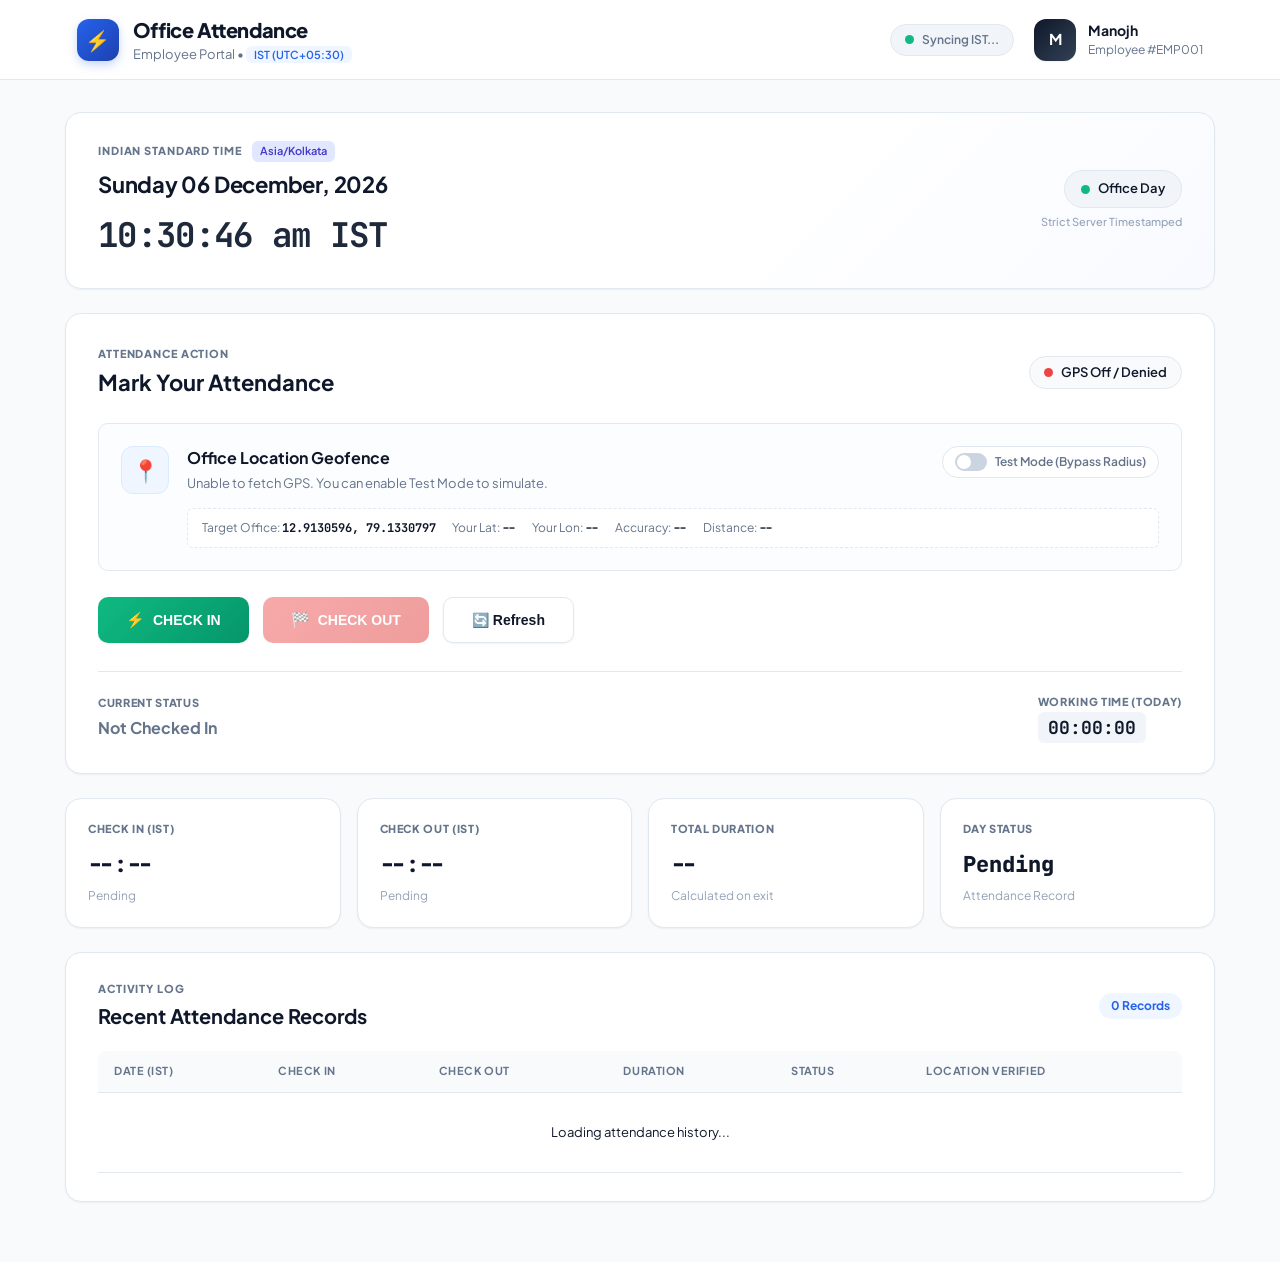
==== index.html @ cfd7ef6a "feat: implement full-stack employee attendance tracking system with Flask backend and SQLite storage" ====
<!DOCTYPE html>
<html lang="en">
<head>
    <meta charset="UTF-8">
    <meta name="viewport" content="width=device-width, initial-scale=1.0">
    <title>Office Attendance System (IST)</title>
    <link rel="stylesheet" href="style.css">
    <link rel="preconnect" href="https://fonts.googleapis.com">
    <link rel="preconnect" href="https://fonts.gstatic.com" crossorigin>
    <link href="https://fonts.googleapis.com/css2?family=Plus+Jakarta+Sans:wght@400;500;600;700;800&family=JetBrains+Mono:wght@500;700&display=swap" rel="stylesheet">
</head>
<body>

    <!-- Toast Notification Container -->
    <div id="toastContainer" class="toast-container"></div>

    <div class="app">

        <!-- Header -->
        <header class="header">
            <div class="header-brand">
                <div class="logo-mark">⚡</div>
                <div>
                    <h1>Office Attendance</h1>
                    <p>Employee Portal • <span class="tz-tag">IST (UTC+05:30)</span></p>
                </div>
            </div>

            <div class="header-right">
                <div class="server-badge" id="serverTimeBadge">
                    <span class="status-dot green pulse"></span>
                    <span id="serverStatusText">Syncing IST...</span>
                </div>

                <div class="profile">
                    <div class="profile-avatar">M</div>
                    <div>
                        <strong>Manojh</strong>
                        <span>Employee #EMP001</span>
                    </div>
                </div>
            </div>
        </header>

        <!-- Main Dashboard -->
        <main class="dashboard">

            <!-- Date & Time Card -->
            <section class="welcome-card">
                <div>
                    <div class="card-meta">
                        <span class="label">INDIAN STANDARD TIME</span>
                        <span class="tag-pill">Asia/Kolkata</span>
                    </div>
                    <h2 id="date">Loading date...</h2>
                    <p class="time" id="time">--:--:-- --</p>
                </div>

                <div class="status-badge-container">
                    <div class="status-badge" id="shiftBadge">
                        <span class="status-dot"></span>
                        Office Day
                    </div>
                    <span class="server-sub">Strict Server Timestamped</span>
                </div>
            </section>

            <!-- Attendance Action Card -->
            <section class="attendance-card">
                <div class="card-header">
                    <div>
                        <p class="label">ATTENDANCE ACTION</p>
                        <h2>Mark Your Attendance</h2>
                    </div>

                    <div class="location-status" id="locationStatusBadge">
                        <span class="location-dot" id="locationDot"></span>
                        <span id="locationBadgeText">Checking Location</span>
                    </div>
                </div>

                <!-- Location & Geofence Box -->
                <div class="location-box">
                    <div class="location-icon">📍</div>

                    <div class="location-info">
                        <div class="location-info-header">
                            <div>
                                <h3>Office Location Geofence</h3>
                                <p id="location-status">Detecting device GPS coordinates...</p>
                            </div>

                            <!-- Testing Mode Switch -->
                            <div class="geo-switch-wrapper">
                                <label class="switch-label" title="Enable to test check-in even when outside office radius">
                                    <input type="checkbox" id="demoModeToggle">
                                    <span class="switch-slider"></span>
                                    <span class="switch-text">Test Mode (Bypass Radius)</span>
                                </label>
                            </div>
                        </div>

                        <div class="coordinates">
                            <span>Target Office: <strong>12.9130596, 79.1330797</strong></span>
                            <span>Your Lat: <strong id="latitude">--</strong></span>
                            <span>Your Lon: <strong id="longitude">--</strong></span>
                            <span>Accuracy: <strong id="accuracy">--</strong></span>
                            <span>Distance: <strong id="distanceVal">--</strong></span>
                        </div>
                    </div>
                </div>

                <!-- Action Buttons -->
                <div class="attendance-actions">
                    <button class="btn check-in" id="checkInBtn" onclick="handleCheckIn()">
                        <span class="btn-icon">⚡</span> CHECK IN
                    </button>

                    <button class="btn check-out" id="checkOutBtn" onclick="handleCheckOut()" disabled>
                        <span class="btn-icon">🏁</span> CHECK OUT
                    </button>

                    <button class="btn btn-secondary" id="refreshBtn" onclick="loadTodayStatus(true)" title="Refresh status from server">
                        🔄 Refresh
                    </button>
                </div>

                <!-- Current Live Status -->
                <div class="current-status">
                    <div>
                        <span class="status-label">CURRENT STATUS</span>
                        <strong id="attendanceStatus" class="status-text not-checked">Not Checked In</strong>
                    </div>

                    <div>
                        <span class="status-label">WORKING TIME (TODAY)</span>
                        <strong id="workingTime" class="mono-timer">00:00:00</strong>
                    </div>
                </div>
            </section>

            <!-- Today's Summary Metrics -->
            <section class="summary">
                <div class="summary-card">
                    <span>CHECK IN (IST)</span>
                    <strong id="checkInTime">--:--</strong>
                    <small id="checkInDate" class="card-hint">Pending</small>
                </div>

                <div class="summary-card">
                    <span>CHECK OUT (IST)</span>
                    <strong id="checkOutTime">--:--</strong>
                    <small id="checkOutDate" class="card-hint">Pending</small>
                </div>

                <div class="summary-card">
                    <span>TOTAL DURATION</span>
                    <strong id="totalHours">--</strong>
                    <small id="workingRate" class="card-hint">Calculated on exit</small>
                </div>

                <div class="summary-card">
                    <span>DAY STATUS</span>
                    <strong id="dayStatus">Pending</strong>
                    <small id="statusHint" class="card-hint">Attendance Record</small>
                </div>
            </section>

            <!-- Attendance History / Log Table -->
            <section class="history-section">
                <div class="history-header">
                    <div>
                        <p class="label">ACTIVITY LOG</p>
                        <h2>Recent Attendance Records</h2>
                    </div>
                    <span class="history-badge" id="recordsCount">0 Records</span>
                </div>

                <div class="table-container">
                    <table class="history-table">
                        <thead>
                            <tr>
                                <th>Date (IST)</th>
                                <th>Check In</th>
                                <th>Check Out</th>
                                <th>Duration</th>
                                <th>Status</th>
                                <th>Location Verified</th>
                            </tr>
                        </thead>
                        <tbody id="historyTableBody">
                            <tr>
                                <td colspan="6" class="empty-state">Loading attendance history...</td>
                            </tr>
                        </tbody>
                    </table>
                </div>
            </section>

        </main>
    </div>

    <script src="app.js"></script>
</body>
</html>
---- style.css ----
:root {
    --primary: #2563eb;
    --primary-hover: #1d4ed8;
    --success: #10b981;
    --success-bg: #ecfdf5;
    --warning: #f59e0b;
    --danger: #ef4444;
    --bg-main: #f8fafc;
    --card-bg: #ffffff;
    --border: #e2e8f0;
    --text-main: #0f172a;
    --text-muted: #64748b;
    --text-light: #94a3b8;
    --radius-lg: 16px;
    --radius-md: 10px;
    --radius-sm: 6px;
    --shadow-sm: 0 1px 2px 0 rgb(0 0 0 / 0.05);
    --shadow-md: 0 4px 6px -1px rgb(0 0 0 / 0.07), 0 2px 4px -2px rgb(0 0 0 / 0.05);
    --shadow-lg: 0 10px 15px -3px rgb(0 0 0 / 0.08), 0 4px 6px -4px rgb(0 0 0 / 0.04);
}

* {
    margin: 0;
    padding: 0;
    box-sizing: border-box;
}

body {
    font-family: 'Plus Jakarta Sans', -apple-system, BlinkMacSystemFont, sans-serif;
    background: var(--bg-main);
    color: var(--text-main);
    line-height: 1.5;
    -webkit-font-smoothing: antialiased;
}

.app {
    min-height: 100vh;
    display: flex;
    flex-direction: column;
}

/* Header */
.header {
    height: 80px;
    background: #ffffff;
    border-bottom: 1px solid var(--border);
    display: flex;
    align-items: center;
    justify-content: space-between;
    padding: 0 6%;
    position: sticky;
    top: 0;
    z-index: 50;
    backdrop-filter: blur(8px);
}

.header-brand {
    display: flex;
    align-items: center;
    gap: 14px;
}

.logo-mark {
    width: 42px;
    height: 42px;
    background: linear-gradient(135deg, #2563eb, #1e40af);
    color: #ffffff;
    border-radius: 12px;
    display: flex;
    align-items: center;
    justify-content: center;
    font-size: 20px;
    box-shadow: 0 4px 10px rgba(37, 99, 235, 0.25);
}

.header h1 {
    font-size: 20px;
    font-weight: 800;
    letter-spacing: -0.02em;
    color: #0f172a;
}

.header p {
    font-size: 13px;
    color: var(--text-muted);
}

.tz-tag {
    font-weight: 600;
    color: #2563eb;
    background: #eff6ff;
    padding: 2px 8px;
    border-radius: 6px;
    font-size: 11px;
}

.header-right {
    display: flex;
    align-items: center;
    gap: 20px;
}

.server-badge {
    display: flex;
    align-items: center;
    gap: 8px;
    background: #f1f5f9;
    border: 1px solid var(--border);
    padding: 6px 14px;
    border-radius: 20px;
    font-size: 12px;
    font-weight: 600;
    color: var(--text-muted);
}

/* Profile */
.profile {
    display: flex;
    align-items: center;
    gap: 12px;
}

.profile-avatar {
    width: 42px;
    height: 42px;
    border-radius: 12px;
    background: linear-gradient(135deg, #0f172a, #334155);
    color: white;
    display: flex;
    align-items: center;
    justify-content: center;
    font-weight: 700;
    font-size: 15px;
    box-shadow: var(--shadow-sm);
}

.profile strong {
    display: block;
    font-size: 14px;
    font-weight: 700;
}

.profile span {
    display: block;
    font-size: 12px;
    color: var(--text-muted);
}

/* Dashboard */
.dashboard {
    width: 92%;
    max-width: 1150px;
    margin: 32px auto 60px auto;
    display: flex;
    flex-direction: column;
    gap: 24px;
}

/* Cards Base */
.welcome-card, .attendance-card, .summary-card, .history-section {
    background: var(--card-bg);
    border: 1px solid var(--border);
    border-radius: var(--radius-lg);
    box-shadow: var(--shadow-sm);
}

/* Welcome Card */
.welcome-card {
    padding: 28px 32px;
    display: flex;
    justify-content: space-between;
    align-items: center;
    background: linear-gradient(135deg, #ffffff 60%, #f8faff 100%);
}

.card-meta {
    display: flex;
    align-items: center;
    gap: 10px;
}

.label {
    font-size: 11px;
    font-weight: 800;
    color: var(--text-muted);
    letter-spacing: 0.08em;
    text-transform: uppercase;
}

.tag-pill {
    background: #e0e7ff;
    color: #4338ca;
    padding: 2px 8px;
    border-radius: 6px;
    font-size: 11px;
    font-weight: 600;
}

.welcome-card h2 {
    font-size: 22px;
    font-weight: 700;
    margin-top: 6px;
    letter-spacing: -0.01em;
}

.time {
    font-family: 'JetBrains Mono', monospace;
    font-size: 34px;
    font-weight: 700;
    color: #1e293b;
    margin-top: 8px;
    letter-spacing: -0.02em;
}

.status-badge-container {
    display: flex;
    flex-direction: column;
    align-items: flex-end;
    gap: 6px;
}

.status-badge {
    background: #f1f5f9;
    border: 1px solid var(--border);
    padding: 8px 16px;
    border-radius: 20px;
    font-size: 13px;
    font-weight: 600;
    display: flex;
    align-items: center;
    gap: 8px;
}

.server-sub {
    font-size: 11px;
    color: var(--text-light);
    font-weight: 500;
}

.status-dot, .location-dot {
    width: 9px;
    height: 9px;
    border-radius: 50%;
    background: #10b981;
    display: inline-block;
}

.status-dot.green, .location-dot.green {
    background: #10b981;
}

.status-dot.orange, .location-dot.orange {
    background: #f59e0b;
}

.status-dot.red, .location-dot.red {
    background: #ef4444;
}

.pulse {
    animation: pulseGlow 2s infinite;
}

@keyframes pulseGlow {
    0% { box-shadow: 0 0 0 0 rgba(16, 185, 129, 0.4); }
    70% { box-shadow: 0 0 0 8px rgba(16, 185, 129, 0); }
    100% { box-shadow: 0 0 0 0 rgba(16, 185, 129, 0); }
}

/* Attendance Card */
.attendance-card {
    padding: 32px;
}

.card-header {
    display: flex;
    justify-content: space-between;
    align-items: center;
}

.card-header h2 {
    font-size: 22px;
    font-weight: 700;
    margin-top: 4px;
}

.location-status {
    display: flex;
    align-items: center;
    gap: 8px;
    font-size: 13px;
    font-weight: 600;
    background: #f8fafc;
    border: 1px solid var(--border);
    padding: 6px 14px;
    border-radius: 20px;
}

/* Location Box */
.location-box {
    margin-top: 24px;
    border: 1px solid var(--border);
    border-radius: var(--radius-md);
    padding: 22px;
    display: flex;
    gap: 18px;
    background: #fcfdfe;
}

.location-icon {
    width: 48px;
    height: 48px;
    background: #eff6ff;
    border: 1px solid #dbeafe;
    border-radius: 12px;
    display: flex;
    align-items: center;
    justify-content: center;
    font-size: 22px;
    flex-shrink: 0;
}

.location-info {
    flex: 1;
}

.location-info-header {
    display: flex;
    justify-content: space-between;
    align-items: flex-start;
    flex-wrap: wrap;
    gap: 12px;
}

.location-info h3 {
    font-size: 16px;
    font-weight: 700;
}

.location-info p {
    margin-top: 4px;
    color: var(--text-muted);
    font-size: 13px;
}

/* Switch */
.geo-switch-wrapper {
    display: flex;
    align-items: center;
}

.switch-label {
    display: flex;
    align-items: center;
    gap: 8px;
    cursor: pointer;
    user-select: none;
    font-size: 12px;
    font-weight: 600;
    color: var(--text-muted);
    background: #ffffff;
    padding: 6px 12px;
    border-radius: 20px;
    border: 1px solid var(--border);
}

.switch-label input {
    display: none;
}

.switch-slider {
    width: 32px;
    height: 18px;
    background-color: #cbd5e1;
    border-radius: 20px;
    position: relative;
    transition: 0.25s ease;
}

.switch-slider::before {
    content: "";
    position: absolute;
    width: 14px;
    height: 14px;
    border-radius: 50%;
    background-color: white;
    top: 2px;
    left: 2px;
    transition: 0.25s ease;
}

.switch-label input:checked + .switch-slider {
    background-color: #2563eb;
}

.switch-label input:checked + .switch-slider::before {
    transform: translateX(14px);
}

.coordinates {
    display: flex;
    flex-wrap: wrap;
    gap: 16px;
    margin-top: 14px;
    font-size: 12px;
    color: var(--text-muted);
    background: #ffffff;
    padding: 10px 14px;
    border-radius: var(--radius-sm);
    border: 1px dashed var(--border);
}

.coordinates strong {
    color: var(--text-main);
    font-family: 'JetBrains Mono', monospace;
    font-size: 12px;
}

/* Action Buttons */
.attendance-actions {
    display: flex;
    gap: 14px;
    margin-top: 26px;
}

.btn {
    border: none;
    border-radius: var(--radius-md);
    padding: 14px 28px;
    font-size: 14px;
    font-weight: 700;
    cursor: pointer;
    display: inline-flex;
    align-items: center;
    justify-content: center;
    gap: 8px;
    transition: all 0.2s cubic-bezier(0.4, 0, 0.2, 1);
    box-shadow: var(--shadow-sm);
}

.btn-icon {
    font-size: 15px;
}

.check-in {
    background: linear-gradient(135deg, #10b981, #059669);
    color: #ffffff;
}

.check-in:hover:not(:disabled) {
    background: linear-gradient(135deg, #059669, #047857);
    transform: translateY(-1px);
    box-shadow: 0 4px 12px rgba(16, 185, 129, 0.3);
}

.check-out {
    background: linear-gradient(135deg, #ef4444, #dc2626);
    color: #ffffff;
}

.check-out:hover:not(:disabled) {
    background: linear-gradient(135deg, #dc2626, #b91c1c);
    transform: translateY(-1px);
    box-shadow: 0 4px 12px rgba(239, 68, 68, 0.3);
}

.btn-secondary {
    background: #ffffff;
    border: 1px solid var(--border);
    color: var(--text-main);
}

.btn-secondary:hover {
    background: #f8fafc;
}

.btn:disabled {
    opacity: 0.45;
    cursor: not-allowed;
    transform: none !important;
    box-shadow: none;
}

/* Current Status Box */
.current-status {
    margin-top: 28px;
    padding-top: 22px;
    border-top: 1px solid var(--border);
    display: flex;
    justify-content: space-between;
    align-items: center;
}

.status-label {
    display: block;
    font-size: 11px;
    font-weight: 800;
    color: var(--text-muted);
    letter-spacing: 0.06em;
    margin-bottom: 4px;
}

.status-text {
    font-size: 16px;
    font-weight: 700;
}

.status-text.not-checked {
    color: var(--text-muted);
}

.status-text.active {
    color: #10b981;
}

.status-text.completed {
    color: #2563eb;
}

.mono-timer {
    font-family: 'JetBrains Mono', monospace;
    font-size: 18px;
    font-weight: 700;
    color: #0f172a;
    background: #f1f5f9;
    padding: 4px 10px;
    border-radius: 6px;
}

/* Summary Grid */
.summary {
    display: grid;
    grid-template-columns: repeat(4, 1fr);
    gap: 16px;
}

.summary-card {
    padding: 22px;
    transition: transform 0.2s ease;
}

.summary-card:hover {
    transform: translateY(-2px);
    box-shadow: var(--shadow-md);
}

.summary-card span {
    display: block;
    font-size: 11px;
    font-weight: 800;
    color: var(--text-muted);
    letter-spacing: 0.06em;
}

.summary-card strong {
    display: block;
    margin-top: 10px;
    font-size: 22px;
    font-weight: 800;
    color: var(--text-main);
    font-family: 'JetBrains Mono', monospace;
}

.card-hint {
    display: block;
    margin-top: 6px;
    font-size: 12px;
    color: var(--text-light);
}

/* History Section */
.history-section {
    padding: 28px 32px;
}

.history-header {
    display: flex;
    justify-content: space-between;
    align-items: center;
    margin-bottom: 20px;
}

.history-header h2 {
    font-size: 20px;
    font-weight: 700;
    margin-top: 4px;
}

.history-badge {
    background: #eff6ff;
    color: #2563eb;
    font-size: 12px;
    font-weight: 700;
    padding: 4px 12px;
    border-radius: 20px;
}

.table-container {
    overflow-x: auto;
}

.history-table {
    width: 100%;
    border-collapse: separate;
    border-spacing: 0;
    font-size: 13px;
    text-align: left;
}

.history-table th {
    background: #f8fafc;
    color: var(--text-muted);
    font-weight: 700;
    font-size: 11px;
    letter-spacing: 0.05em;
    text-transform: uppercase;
    padding: 12px 16px;
    border-bottom: 1px solid var(--border);
}

.history-table th:first-child {
    border-top-left-radius: 8px;
}

.history-table th:last-child {
    border-top-right-radius: 8px;
}

.history-table td {
    padding: 14px 16px;
    border-bottom: 1px solid var(--border);
    color: var(--text-main);
}

.history-table tbody tr:hover {
    background: #fcfdfe;
}

.history-table .time-cell {
    font-family: 'JetBrains Mono', monospace;
    font-size: 12px;
    font-weight: 600;
}

.history-badge-status {
    display: inline-block;
    padding: 4px 10px;
    border-radius: 20px;
    font-size: 11px;
    font-weight: 700;
}

.history-badge-status.present {
    background: #ecfdf5;
    color: #059669;
}

.history-badge-status.completed {
    background: #eff6ff;
    color: #2563eb;
}

.empty-state {
    text-align: center;
    color: var(--text-muted);
    padding: 30px !important;
}

/* Toast Container */
.toast-container {
    position: fixed;
    top: 24px;
    right: 24px;
    z-index: 9999;
    display: flex;
    flex-direction: column;
    gap: 10px;
    max-width: 380px;
}

.toast {
    background: #ffffff;
    border-left: 4px solid var(--primary);
    box-shadow: var(--shadow-lg);
    border-radius: var(--radius-sm);
    padding: 14px 18px;
    display: flex;
    align-items: flex-start;
    gap: 12px;
    animation: toastSlideIn 0.3s cubic-bezier(0.16, 1, 0.3, 1) forwards;
    transition: opacity 0.3s ease;
}

.toast.success {
    border-left-color: #10b981;
}

.toast.error {
    border-left-color: #ef4444;
}

.toast.warning {
    border-left-color: #f59e0b;
}

.toast-message {
    font-size: 13px;
    font-weight: 600;
    color: var(--text-main);
}

@keyframes toastSlideIn {
    from {
        opacity: 0;
        transform: translateX(40px);
    }
    to {
        opacity: 1;
        transform: translateX(0);
    }
}

/* Responsive */
@media (max-width: 840px) {
    .header {
        padding: 0 18px;
    }

    .dashboard {
        width: 94%;
        margin: 18px auto 40px auto;
    }

    .welcome-card {
        flex-direction: column;
        align-items: flex-start;
        gap: 20px;
    }

    .status-badge-container {
        align-items: flex-start;
    }

    .attendance-card {
        padding: 20px;
    }

    .card-header {
        flex-direction: column;
        align-items: flex-start;
        gap: 10px;
    }

    .attendance-actions {
        flex-direction: column;
    }

    .btn {
        width: 100%;
    }

    .summary {
        grid-template-columns: repeat(2, 1fr);
    }

    .profile div:last-child {
        display: none;
    }

    .coordinates {
        flex-direction: column;
        gap: 6px;
    }
}
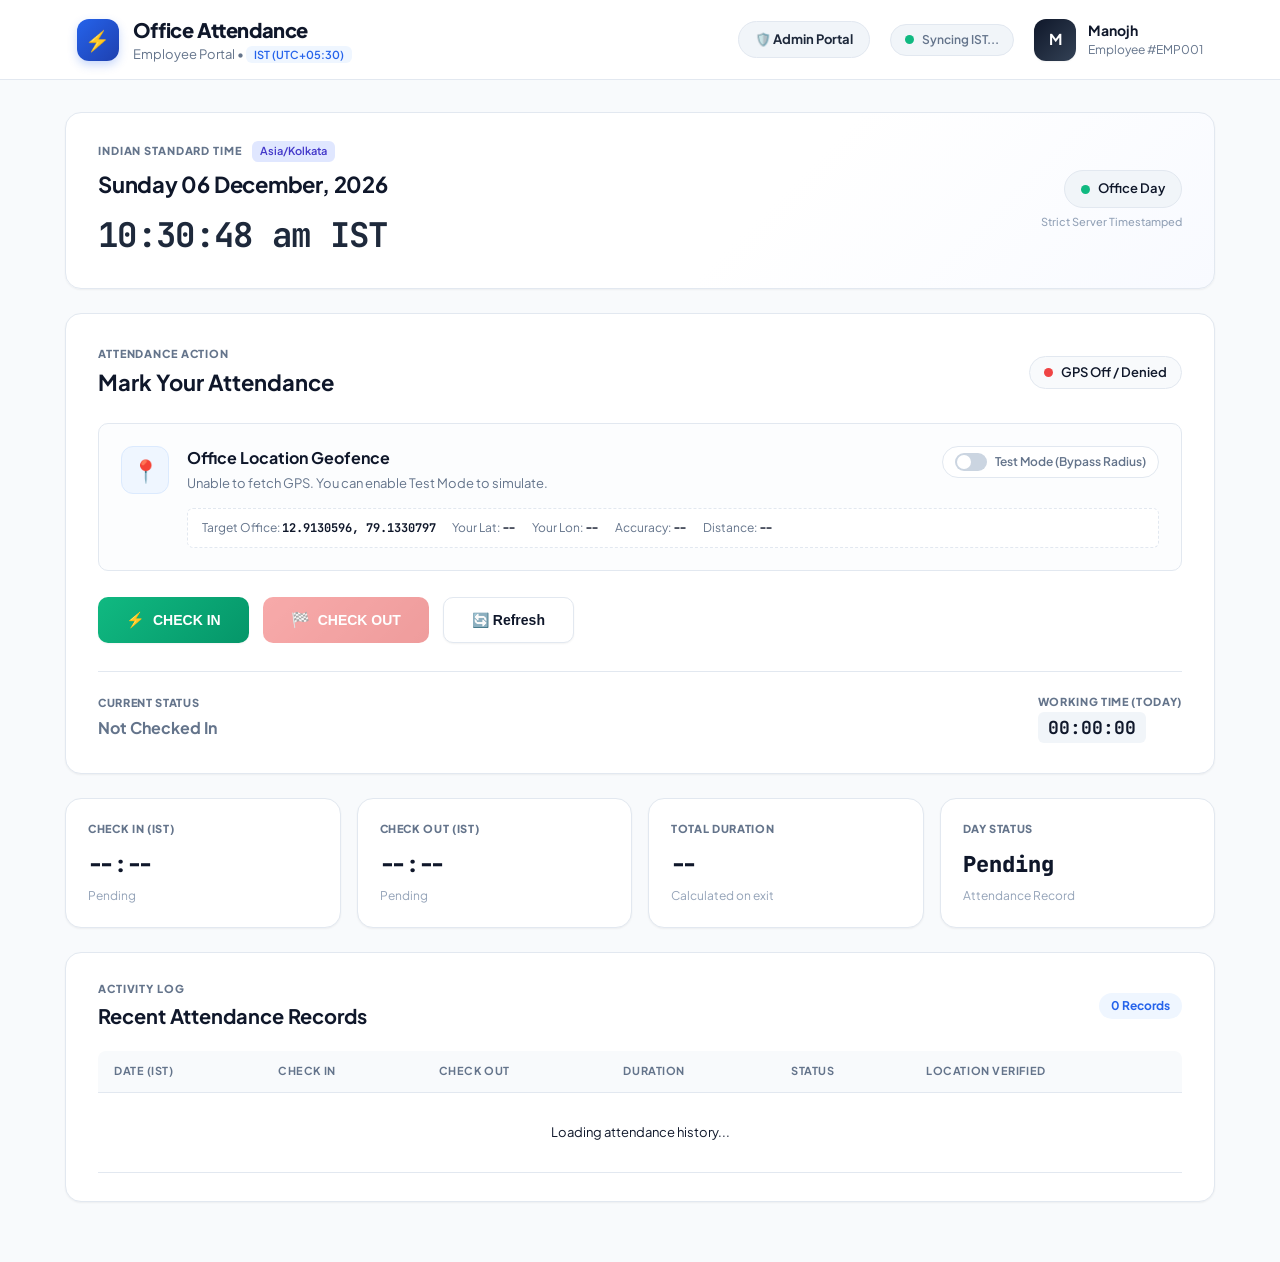
==== commit 6ca161bb: "adminpage" ====
--- a/index.html
+++ b/index.html
@@ -27,6 +27,10 @@
             </div>
 
             <div class="header-right">
+                <a href="/admin" class="nav-switch-btn" title="Open Admin Portal">
+                    🛡️ Admin Portal
+                </a>
+
                 <div class="server-badge" id="serverTimeBadge">
                     <span class="status-dot green pulse"></span>
                     <span id="serverStatusText">Syncing IST...</span>
--- a/style.css
+++ b/style.css
@@ -720,7 +720,380 @@
     }
 }
 
+/* Navigation Switch Buttons */
+.nav-switch-btn {
+    display: inline-flex;
+    align-items: center;
+    gap: 6px;
+    background: #f1f5f9;
+    color: #1e293b;
+    text-decoration: none;
+    font-size: 13px;
+    font-weight: 700;
+    padding: 8px 16px;
+    border-radius: 20px;
+    border: 1px solid var(--border);
+    transition: all 0.2s ease;
+}
+
+.nav-switch-btn:hover {
+    background: #e2e8f0;
+    color: #0f172a;
+    transform: translateY(-1px);
+}
+
+/* Admin Dashboard Elements */
+.admin-logo {
+    background: linear-gradient(135deg, #7c3aed, #4f46e5);
+    box-shadow: 0 4px 10px rgba(124, 58, 237, 0.25);
+}
+
+.admin-avatar {
+    background: linear-gradient(135deg, #4f46e5, #312e81);
+}
+
+.quick-admin-actions {
+    display: flex;
+    gap: 10px;
+}
+
+.btn-primary {
+    background: #2563eb;
+    color: white;
+}
+
+.btn-primary:hover {
+    background: #1d4ed8;
+}
+
+/* Admin Metrics Grid */
+.admin-metrics-grid {
+    display: grid;
+    grid-template-columns: repeat(5, 1fr);
+    gap: 16px;
+}
+
+.metric-card {
+    background: var(--card-bg);
+    border: 1px solid var(--border);
+    border-radius: var(--radius-lg);
+    padding: 20px 22px;
+    display: flex;
+    align-items: center;
+    gap: 16px;
+    box-shadow: var(--shadow-sm);
+    transition: transform 0.2s ease;
+}
+
+.metric-card:hover {
+    transform: translateY(-2px);
+    box-shadow: var(--shadow-md);
+}
+
+.metric-icon {
+    width: 48px;
+    height: 48px;
+    border-radius: 12px;
+    display: flex;
+    align-items: center;
+    justify-content: center;
+    font-size: 22px;
+    flex-shrink: 0;
+}
+
+.metric-icon.blue { background: #eff6ff; }
+.metric-icon.green { background: #ecfdf5; }
+.metric-icon.amber { background: #fffbeb; }
+.metric-icon.purple { background: #f5f3ff; }
+.metric-icon.teal { background: #f0fdfa; }
+
+.metric-details {
+    flex: 1;
+    min-width: 0;
+}
+
+.metric-label {
+    display: block;
+    font-size: 10px;
+    font-weight: 800;
+    color: var(--text-muted);
+    letter-spacing: 0.08em;
+}
+
+.metric-val {
+    display: block;
+    font-size: 24px;
+    font-weight: 800;
+    color: var(--text-main);
+    font-family: 'JetBrains Mono', monospace;
+    margin-top: 2px;
+}
+
+.text-green { color: #10b981; }
+.text-amber { color: #f59e0b; }
+
+.metric-sub {
+    display: block;
+    font-size: 11px;
+    color: var(--text-light);
+    margin-top: 2px;
+    white-space: nowrap;
+    overflow: hidden;
+    text-overflow: ellipsis;
+}
+
+/* Admin Toolbar */
+.admin-toolbar {
+    display: flex;
+    justify-content: space-between;
+    align-items: center;
+    gap: 16px;
+    padding-bottom: 20px;
+    border-bottom: 1px solid var(--border);
+    margin-bottom: 22px;
+    flex-wrap: wrap;
+}
+
+.toolbar-left {
+    display: flex;
+    align-items: center;
+    gap: 16px;
+    flex-wrap: wrap;
+}
+
+.search-input-wrapper {
+    position: relative;
+    width: 280px;
+}
+
+.search-icon {
+    position: absolute;
+    left: 12px;
+    top: 50%;
+    transform: translateY(-50%);
+    font-size: 14px;
+    pointer-events: none;
+    opacity: 0.6;
+}
+
+.search-input-wrapper input {
+    width: 100%;
+    padding: 10px 14px 10px 36px;
+    border: 1px solid var(--border);
+    border-radius: 8px;
+    font-size: 13px;
+    font-family: inherit;
+    background: #ffffff;
+    outline: none;
+    transition: border-color 0.2s ease;
+}
+
+.search-input-wrapper input:focus {
+    border-color: var(--primary);
+    box-shadow: 0 0 0 3px rgba(37, 99, 235, 0.1);
+}
+
+.date-filter-wrapper {
+    display: flex;
+    align-items: center;
+    gap: 8px;
+}
+
+.filter-label {
+    font-size: 12px;
+    font-weight: 700;
+    color: var(--text-muted);
+}
+
+.date-input {
+    padding: 8px 12px;
+    border: 1px solid var(--border);
+    border-radius: 8px;
+    font-size: 13px;
+    font-family: inherit;
+    outline: none;
+}
+
+.preset-btn {
+    border: 1px solid var(--border);
+    background: #ffffff;
+    font-size: 12px;
+    font-weight: 600;
+    padding: 7px 12px;
+    border-radius: 6px;
+    cursor: pointer;
+    transition: all 0.2s ease;
+}
+
+.preset-btn.active, .preset-btn:hover {
+    background: #eff6ff;
+    color: var(--primary);
+    border-color: #bfdbfe;
+}
+
+.status-select {
+    padding: 9px 14px;
+    border: 1px solid var(--border);
+    border-radius: 8px;
+    font-size: 13px;
+    font-family: inherit;
+    background: #ffffff;
+    outline: none;
+}
+
+/* Admin Table Elements */
+.table-employee-cell {
+    display: flex;
+    align-items: center;
+    gap: 12px;
+}
+
+.table-avatar {
+    width: 34px;
+    height: 34px;
+    border-radius: 8px;
+    background: #f1f5f9;
+    border: 1px solid var(--border);
+    display: flex;
+    align-items: center;
+    justify-content: center;
+    font-size: 12px;
+    font-weight: 700;
+    color: #334155;
+}
+
+.table-emp-id {
+    display: block;
+    font-size: 11px;
+    color: var(--text-muted);
+    font-family: 'JetBrains Mono', monospace;
+}
+
+.tz-sub {
+    font-size: 10px;
+    color: var(--text-light);
+}
+
+.pulse-tag {
+    display: inline-block;
+    padding: 3px 8px;
+    border-radius: 4px;
+    font-size: 11px;
+    font-weight: 700;
+}
+
+.pulse-tag.active-shift {
+    background: #fef3c7;
+    color: #b45309;
+}
+
+.geo-badge {
+    display: inline-flex;
+    align-items: center;
+    gap: 5px;
+    font-size: 11px;
+    font-weight: 600;
+    padding: 4px 10px;
+    border-radius: 12px;
+}
+
+.geo-inside {
+    background: #ecfdf5;
+    color: #047857;
+}
+
+.geo-outside {
+    background: #fef2f2;
+    color: #b91c1c;
+}
+
+.row-actions {
+    display: flex;
+    align-items: center;
+    justify-content: flex-end;
+    gap: 6px;
+}
+
+.action-btn {
+    border: none;
+    border-radius: 6px;
+    padding: 6px 12px;
+    font-size: 12px;
+    font-weight: 700;
+    cursor: pointer;
+    transition: background 0.15s ease;
+}
+
+.action-btn.force-checkout {
+    background: #fee2e2;
+    color: #dc2626;
+}
+
+.action-btn.force-checkout:hover {
+    background: #fca5a5;
+    color: #991b1b;
+}
+
+.action-btn.delete-btn {
+    background: #f1f5f9;
+    color: #475569;
+    padding: 6px 10px;
+}
+
+.action-btn.delete-btn:hover {
+    background: #e2e8f0;
+    color: #ef4444;
+}
+
+/* Geofence Info Card */
+.geofence-info-card {
+    background: #ffffff;
+    border: 1px solid var(--border);
+    border-radius: var(--radius-lg);
+    padding: 20px 28px;
+    display: flex;
+    justify-content: space-between;
+    align-items: center;
+    box-shadow: var(--shadow-sm);
+}
+
+.geofence-info-left {
+    display: flex;
+    align-items: center;
+    gap: 14px;
+}
+
+.geofence-badge-icon {
+    font-size: 24px;
+}
+
+.geofence-info-left h4 {
+    font-size: 15px;
+    font-weight: 700;
+}
+
+.geofence-info-left p {
+    font-size: 12px;
+    color: var(--text-muted);
+    margin-top: 2px;
+}
+
+.status-pill.verified {
+    background: #ecfdf5;
+    color: #059669;
+    font-size: 12px;
+    font-weight: 700;
+    padding: 5px 12px;
+    border-radius: 12px;
+}
+
 /* Responsive */
+@media (max-width: 1024px) {
+    .admin-metrics-grid {
+        grid-template-columns: repeat(3, 1fr);
+    }
+}
+
 @media (max-width: 840px) {
     .header {
         padding: 0 18px;
@@ -771,4 +1144,29 @@
         flex-direction: column;
         gap: 6px;
     }
+
+    .admin-metrics-grid {
+        grid-template-columns: repeat(2, 1fr);
+    }
+
+    .admin-toolbar {
+        flex-direction: column;
+        align-items: stretch;
+    }
+
+    .search-input-wrapper {
+        width: 100%;
+    }
+
+    .geofence-info-card {
+        flex-direction: column;
+        align-items: flex-start;
+        gap: 14px;
+    }
+}
+
+@media (max-width: 540px) {
+    .admin-metrics-grid {
+        grid-template-columns: 1fr;
+    }
 }
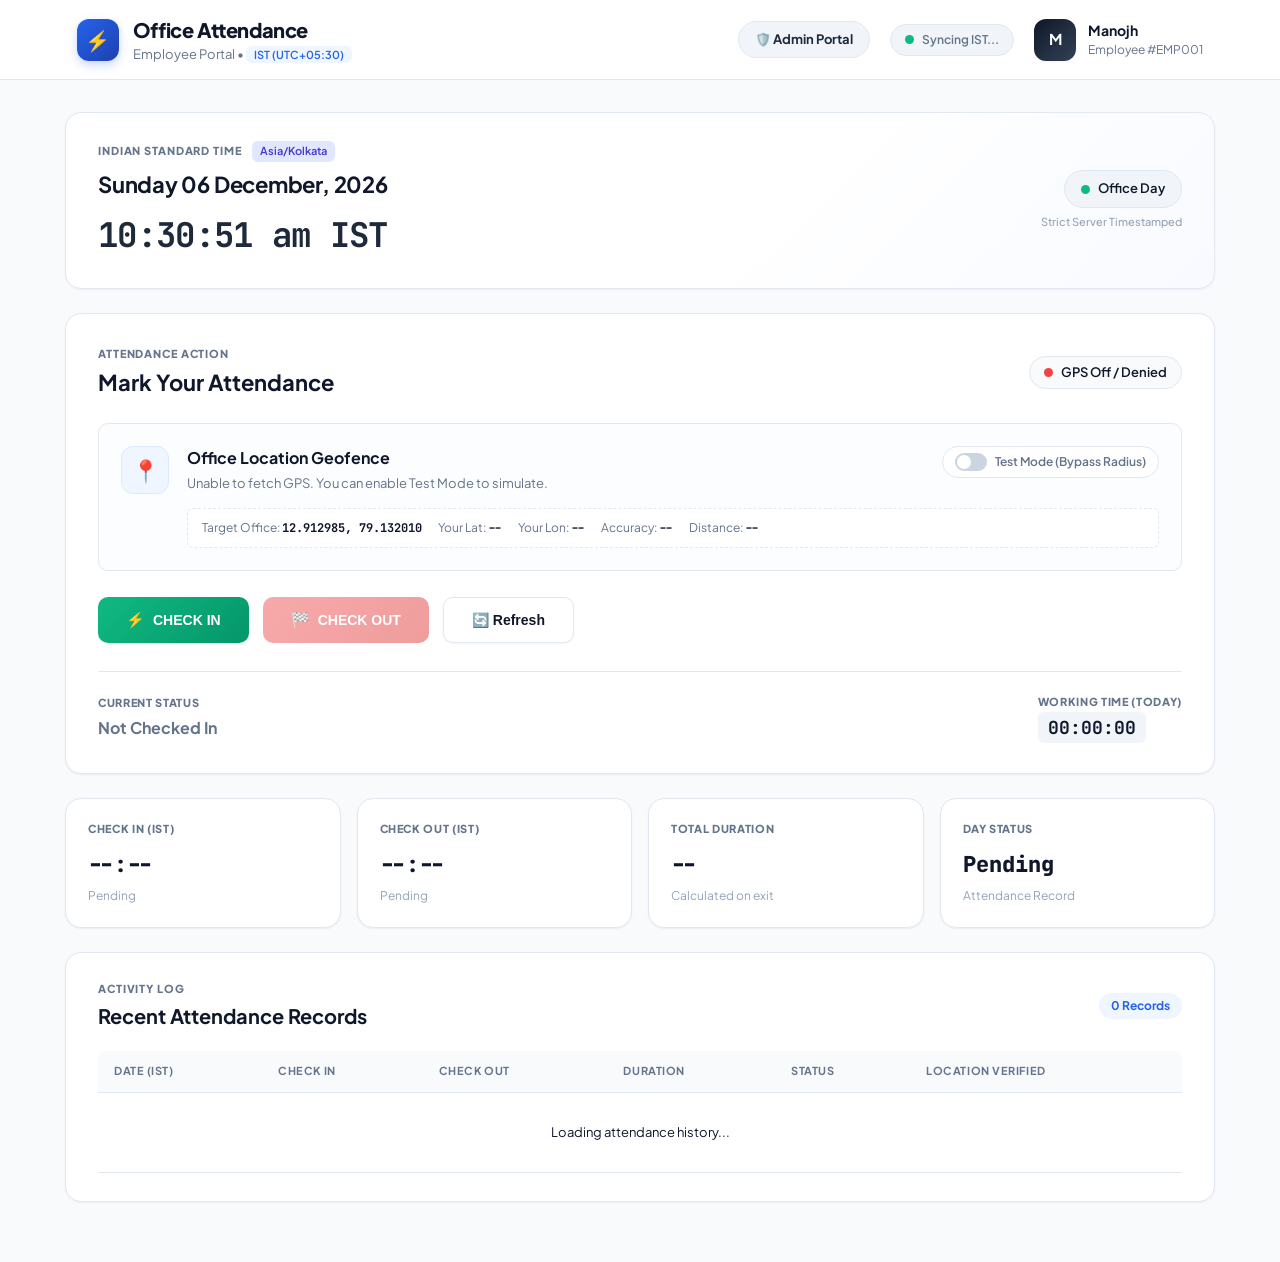
==== commit 9ab9e6d9: "adminpage" ====
--- a/index.html
+++ b/index.html
@@ -105,7 +105,7 @@
                         </div>
 
                         <div class="coordinates">
-                            <span>Target Office: <strong>12.9130596, 79.1330797</strong></span>
+                            <span>Target Office: <strong id="targetOfficeCoords">12.912985, 79.132010</strong></span>
                             <span>Your Lat: <strong id="latitude">--</strong></span>
                             <span>Your Lon: <strong id="longitude">--</strong></span>
                             <span>Accuracy: <strong id="accuracy">--</strong></span>
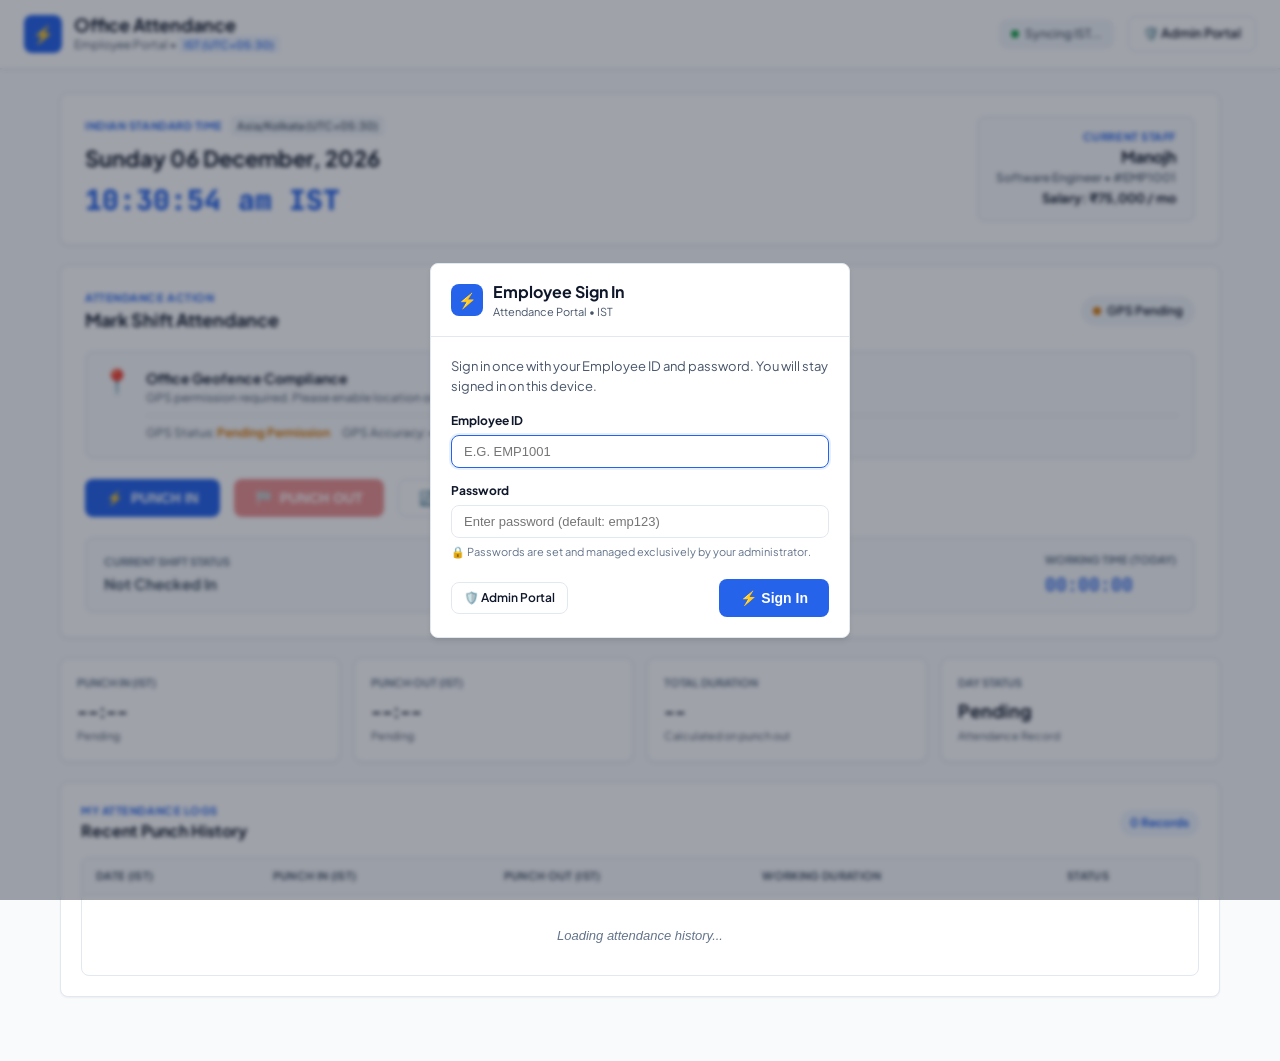
==== commit 677ccb27: "feat: implement admin dashboard with CSV export and modify geofence radius" ====
--- a/index.html
+++ b/index.html
@@ -14,7 +14,65 @@
     <!-- Toast Notification Container -->
     <div id="toastContainer" class="toast-container"></div>
 
-    <div class="app">
+    <!-- Employee One-Time Login Modal (Persistent Session) -->
+    <div id="employeeLoginModal" class="modal-overlay" style="display: none;">
+        <div class="modal-card" style="max-width: 420px;">
+            <div class="modal-header">
+                <div style="display: flex; align-items: center; gap: 10px;">
+                    <div class="logo-mark" style="width: 32px; height: 32px; font-size: 15px;">⚡</div>
+                    <div>
+                        <h3 style="font-size: 16px; margin: 0;">Employee Sign In</h3>
+                        <p style="font-size: 11px; color: var(--text-muted); margin: 0;">Attendance Portal • IST</p>
+                    </div>
+                </div>
+            </div>
+            <div class="modal-body">
+                <p style="font-size: 13px; color: var(--text-muted); margin-bottom: 16px;">
+                    Sign in once with your Employee ID and password. You will stay signed in on this device.
+                </p>
+                <form id="employeeLoginForm" onsubmit="handleEmployeeLogin(event)">
+                    <div class="form-group">
+                        <label for="loginEmpId">Employee ID</label>
+                        <input
+                            type="text"
+                            id="loginEmpId"
+                            class="form-control"
+                            placeholder="e.g. EMP1001"
+                            required
+                            autocomplete="username"
+                            style="text-transform: uppercase;"
+                        >
+                    </div>
+
+                    <div class="form-group">
+                        <label for="loginEmpPassword">Password</label>
+                        <input
+                            type="password"
+                            id="loginEmpPassword"
+                            class="form-control"
+                            placeholder="Enter password (default: emp123)"
+                            required
+                            autocomplete="current-password"
+                        >
+                        <div class="form-help" style="margin-top: 6px; font-size: 11px; color: var(--text-light);">
+                            🔒 Passwords are set and managed exclusively by your administrator.
+                        </div>
+                    </div>
+
+                    <div id="employeeLoginErrorMsg" style="font-size: 12px; color: var(--danger); margin-bottom: 12px; display: none;"></div>
+
+                    <div style="display: flex; justify-content: space-between; align-items: center; margin-top: 18px;">
+                        <a href="/admin" class="btn btn-secondary btn-sm" style="text-decoration: none;">🛡️ Admin Portal</a>
+                        <button type="submit" class="btn btn-primary" id="btnEmpLoginSubmit">
+                            ⚡ Sign In
+                        </button>
+                    </div>
+                </form>
+            </div>
+        </div>
+    </div>
+
+    <div class="app" id="employeePortalApp">
 
         <!-- Header -->
         <header class="header">
@@ -27,22 +85,25 @@
             </div>
 
             <div class="header-right">
+                <!-- Logged in staff badge -->
+                <div class="employee-user-badge" id="employeeUserBadge" style="display: none; align-items: center; gap: 8px;">
+                    <div class="user-meta" style="text-align: right; line-height: 1.2;">
+                        <span id="headerEmpName" style="font-size: 13px; font-weight: 700; color: var(--text-main); display: block;">--</span>
+                        <span id="headerEmpId" style="font-size: 11px; color: var(--text-light);">--</span>
+                    </div>
+                    <button class="btn btn-secondary btn-sm" onclick="handleEmployeeLogout()" title="Sign out / Switch user on this device" style="padding: 5px 9px; font-size: 12px;">
+                        🚪 Sign Out
+                    </button>
+                </div>
+
+                <div class="server-badge" id="serverTimeBadge">
+                    <span class="status-dot green" id="serverStatusDot"></span>
+                    <span id="serverStatusText">Syncing IST...</span>
+                </div>
+
                 <a href="/admin" class="nav-switch-btn" title="Open Admin Portal">
                     🛡️ Admin Portal
                 </a>
-
-                <div class="server-badge" id="serverTimeBadge">
-                    <span class="status-dot green pulse"></span>
-                    <span id="serverStatusText">Syncing IST...</span>
-                </div>
-
-                <div class="profile">
-                    <div class="profile-avatar">M</div>
-                    <div>
-                        <strong>Manojh</strong>
-                        <span>Employee #EMP001</span>
-                    </div>
-                </div>
             </div>
         </header>
 
@@ -54,18 +115,17 @@
                 <div>
                     <div class="card-meta">
                         <span class="label">INDIAN STANDARD TIME</span>
-                        <span class="tag-pill">Asia/Kolkata</span>
+                        <span class="tag-pill">Asia/Kolkata (UTC+05:30)</span>
                     </div>
                     <h2 id="date">Loading date...</h2>
                     <p class="time" id="time">--:--:-- --</p>
                 </div>
 
-                <div class="status-badge-container">
-                    <div class="status-badge" id="shiftBadge">
-                        <span class="status-dot"></span>
-                        Office Day
-                    </div>
-                    <span class="server-sub">Strict Server Timestamped</span>
+                <div class="employee-badge-box">
+                    <div class="label">CURRENT STAFF</div>
+                    <strong id="displayEmpName" style="font-size: 16px; color: var(--text-main); display: block;">Manojh</strong>
+                    <div class="emp-role" id="displayEmpRole">Software Engineer • #EMP1001</div>
+                    <div class="emp-salary" id="displayEmpSalary">Salary: ₹75,000 / mo</div>
                 </div>
             </section>
 
@@ -74,12 +134,12 @@
                 <div class="card-header">
                     <div>
                         <p class="label">ATTENDANCE ACTION</p>
-                        <h2>Mark Your Attendance</h2>
-                    </div>
-
-                    <div class="location-status" id="locationStatusBadge">
-                        <span class="location-dot" id="locationDot"></span>
-                        <span id="locationBadgeText">Checking Location</span>
+                        <h2>Mark Shift Attendance</h2>
+                    </div>
+
+                    <div class="location-status-badge" id="locationStatusBadge">
+                        <span class="status-dot orange" id="locationDot"></span>
+                        <span id="locationBadgeText">Detecting GPS...</span>
                     </div>
                 </div>
 
@@ -90,26 +150,15 @@
                     <div class="location-info">
                         <div class="location-info-header">
                             <div>
-                                <h3>Office Location Geofence</h3>
+                                <h3>Office Geofence Compliance</h3>
                                 <p id="location-status">Detecting device GPS coordinates...</p>
                             </div>
-
-                            <!-- Testing Mode Switch -->
-                            <div class="geo-switch-wrapper">
-                                <label class="switch-label" title="Enable to test check-in even when outside office radius">
-                                    <input type="checkbox" id="demoModeToggle">
-                                    <span class="switch-slider"></span>
-                                    <span class="switch-text">Test Mode (Bypass Radius)</span>
-                                </label>
-                            </div>
                         </div>
 
                         <div class="coordinates">
-                            <span>Target Office: <strong id="targetOfficeCoords">12.912985, 79.132010</strong></span>
-                            <span>Your Lat: <strong id="latitude">--</strong></span>
-                            <span>Your Lon: <strong id="longitude">--</strong></span>
-                            <span>Accuracy: <strong id="accuracy">--</strong></span>
-                            <span>Distance: <strong id="distanceVal">--</strong></span>
+                            <span>GPS Status: <strong id="gpsStatus">Acquiring...</strong></span>
+                            <span>GPS Accuracy: <strong id="accuracyBadge">Detecting...</strong></span>
+                            <span>Office Perimeter: <strong id="perimeterStatus">Checking...</strong></span>
                         </div>
                     </div>
                 </div>
@@ -117,11 +166,11 @@
                 <!-- Action Buttons -->
                 <div class="attendance-actions">
                     <button class="btn check-in" id="checkInBtn" onclick="handleCheckIn()">
-                        <span class="btn-icon">⚡</span> CHECK IN
+                        <span>⚡</span> PUNCH IN
                     </button>
 
                     <button class="btn check-out" id="checkOutBtn" onclick="handleCheckOut()" disabled>
-                        <span class="btn-icon">🏁</span> CHECK OUT
+                        <span>🏁</span> PUNCH OUT
                     </button>
 
                     <button class="btn btn-secondary" id="refreshBtn" onclick="loadTodayStatus(true)" title="Refresh status from server">
@@ -132,7 +181,7 @@
                 <!-- Current Live Status -->
                 <div class="current-status">
                     <div>
-                        <span class="status-label">CURRENT STATUS</span>
+                        <span class="status-label">CURRENT SHIFT STATUS</span>
                         <strong id="attendanceStatus" class="status-text not-checked">Not Checked In</strong>
                     </div>
 
@@ -144,57 +193,56 @@
             </section>
 
             <!-- Today's Summary Metrics -->
-            <section class="summary">
-                <div class="summary-card">
-                    <span>CHECK IN (IST)</span>
+            <section class="summary-grid">
+                <div class="summary-card">
+                    <span>PUNCH IN (IST)</span>
                     <strong id="checkInTime">--:--</strong>
-                    <small id="checkInDate" class="card-hint">Pending</small>
-                </div>
-
-                <div class="summary-card">
-                    <span>CHECK OUT (IST)</span>
+                    <small id="checkInDate">Pending</small>
+                </div>
+
+                <div class="summary-card">
+                    <span>PUNCH OUT (IST)</span>
                     <strong id="checkOutTime">--:--</strong>
-                    <small id="checkOutDate" class="card-hint">Pending</small>
+                    <small id="checkOutDate">Pending</small>
                 </div>
 
                 <div class="summary-card">
                     <span>TOTAL DURATION</span>
                     <strong id="totalHours">--</strong>
-                    <small id="workingRate" class="card-hint">Calculated on exit</small>
+                    <small id="workingRate">Calculated on punch out</small>
                 </div>
 
                 <div class="summary-card">
                     <span>DAY STATUS</span>
                     <strong id="dayStatus">Pending</strong>
-                    <small id="statusHint" class="card-hint">Attendance Record</small>
+                    <small id="statusHint">Attendance Record</small>
                 </div>
             </section>
 
             <!-- Attendance History / Log Table -->
-            <section class="history-section">
-                <div class="history-header">
-                    <div>
-                        <p class="label">ACTIVITY LOG</p>
-                        <h2>Recent Attendance Records</h2>
-                    </div>
-                    <span class="history-badge" id="recordsCount">0 Records</span>
+            <section class="table-card">
+                <div class="table-header">
+                    <div>
+                        <p class="label">MY ATTENDANCE LOGS</p>
+                        <h2>Recent Punch History</h2>
+                    </div>
+                    <span class="badge-count" id="recordsCount">0 Records</span>
                 </div>
 
                 <div class="table-container">
-                    <table class="history-table">
+                    <table>
                         <thead>
                             <tr>
                                 <th>Date (IST)</th>
-                                <th>Check In</th>
-                                <th>Check Out</th>
-                                <th>Duration</th>
+                                <th>Punch In (IST)</th>
+                                <th>Punch Out (IST)</th>
+                                <th>Working Duration</th>
                                 <th>Status</th>
-                                <th>Location Verified</th>
                             </tr>
                         </thead>
                         <tbody id="historyTableBody">
                             <tr>
-                                <td colspan="6" class="empty-state">Loading attendance history...</td>
+                                <td colspan="5" class="empty-state">Loading attendance history...</td>
                             </tr>
                         </tbody>
                     </table>
--- a/style.css
+++ b/style.css
@@ -1,22 +1,26 @@
+/* Simple Blue & White Day Theme */
 :root {
     --primary: #2563eb;
     --primary-hover: #1d4ed8;
-    --success: #10b981;
-    --success-bg: #ecfdf5;
-    --warning: #f59e0b;
-    --danger: #ef4444;
-    --bg-main: #f8fafc;
+    --primary-light: #eff6ff;
+    --primary-border: #bfdbfe;
+    --bg-page: #f8fafc;
     --card-bg: #ffffff;
     --border: #e2e8f0;
+    --border-hover: #cbd5e1;
     --text-main: #0f172a;
-    --text-muted: #64748b;
-    --text-light: #94a3b8;
-    --radius-lg: 16px;
-    --radius-md: 10px;
-    --radius-sm: 6px;
-    --shadow-sm: 0 1px 2px 0 rgb(0 0 0 / 0.05);
-    --shadow-md: 0 4px 6px -1px rgb(0 0 0 / 0.07), 0 2px 4px -2px rgb(0 0 0 / 0.05);
-    --shadow-lg: 0 10px 15px -3px rgb(0 0 0 / 0.08), 0 4px 6px -4px rgb(0 0 0 / 0.04);
+    --text-muted: #475569;
+    --text-light: #64748b;
+    --success: #16a34a;
+    --success-bg: #f0fdf4;
+    --warning: #d97706;
+    --warning-bg: #fffbeb;
+    --danger: #dc2626;
+    --danger-bg: #fef2f2;
+    --radius: 8px;
+    --shadow-sm: 0 1px 2px 0 rgba(0, 0, 0, 0.05);
+    --shadow: 0 1px 3px 0 rgba(0, 0, 0, 0.1), 0 1px 2px -1px rgba(0, 0, 0, 0.1);
+    --shadow-md: 0 4px 6px -1px rgba(0, 0, 0, 0.08), 0 2px 4px -2px rgba(0, 0, 0, 0.06);
 }
 
 * {
@@ -26,8 +30,8 @@
 }
 
 body {
-    font-family: 'Plus Jakarta Sans', -apple-system, BlinkMacSystemFont, sans-serif;
-    background: var(--bg-main);
+    font-family: 'Plus Jakarta Sans', -apple-system, BlinkMacSystemFont, 'Segoe UI', Roboto, sans-serif;
+    background-color: var(--bg-page);
     color: var(--text-main);
     line-height: 1.5;
     -webkit-font-smoothing: antialiased;
@@ -41,283 +45,327 @@
 
 /* Header */
 .header {
-    height: 80px;
     background: #ffffff;
     border-bottom: 1px solid var(--border);
+    padding: 14px 24px;
     display: flex;
     align-items: center;
     justify-content: space-between;
-    padding: 0 6%;
     position: sticky;
     top: 0;
-    z-index: 50;
-    backdrop-filter: blur(8px);
+    z-index: 40;
+    box-shadow: var(--shadow-sm);
 }
 
 .header-brand {
     display: flex;
     align-items: center;
-    gap: 14px;
+    gap: 12px;
 }
 
 .logo-mark {
-    width: 42px;
-    height: 42px;
-    background: linear-gradient(135deg, #2563eb, #1e40af);
+    width: 38px;
+    height: 38px;
+    background: var(--primary);
     color: #ffffff;
-    border-radius: 12px;
+    border-radius: var(--radius);
     display: flex;
     align-items: center;
     justify-content: center;
-    font-size: 20px;
-    box-shadow: 0 4px 10px rgba(37, 99, 235, 0.25);
+    font-size: 18px;
+    font-weight: bold;
 }
 
 .header h1 {
-    font-size: 20px;
-    font-weight: 800;
-    letter-spacing: -0.02em;
-    color: #0f172a;
+    font-size: 18px;
+    font-weight: 700;
+    color: var(--text-main);
+    line-height: 1.2;
 }
 
 .header p {
-    font-size: 13px;
+    font-size: 12px;
     color: var(--text-muted);
 }
 
 .tz-tag {
     font-weight: 600;
-    color: #2563eb;
-    background: #eff6ff;
-    padding: 2px 8px;
-    border-radius: 6px;
+    color: var(--primary);
+    background: var(--primary-light);
+    padding: 2px 6px;
+    border-radius: 4px;
     font-size: 11px;
 }
 
 .header-right {
     display: flex;
     align-items: center;
+    gap: 14px;
+}
+
+.nav-switch-btn {
+    text-decoration: none;
+    background: #ffffff;
+    border: 1px solid var(--border);
+    color: var(--text-main);
+    padding: 7px 14px;
+    border-radius: var(--radius);
+    font-size: 13px;
+    font-weight: 600;
+    display: inline-flex;
+    align-items: center;
+    gap: 6px;
+    cursor: pointer;
+    transition: all 0.15s ease;
+}
+
+.nav-switch-btn:hover {
+    border-color: var(--primary);
+    color: var(--primary);
+    background: var(--primary-light);
+}
+
+.server-badge {
+    display: flex;
+    align-items: center;
+    gap: 6px;
+    background: #f1f5f9;
+    padding: 6px 12px;
+    border-radius: var(--radius);
+    font-size: 12px;
+    color: var(--text-muted);
+    font-weight: 500;
+}
+
+.status-dot {
+    width: 8px;
+    height: 8px;
+    border-radius: 50%;
+    background: #94a3b8;
+}
+
+.status-dot.green {
+    background: var(--success);
+}
+
+.status-dot.orange {
+    background: var(--warning);
+}
+
+.status-dot.red {
+    background: var(--danger);
+}
+
+/* Employee Switcher */
+.employee-switch-box {
+    display: flex;
+    align-items: center;
+    gap: 8px;
+    background: var(--primary-light);
+    border: 1px solid var(--primary-border);
+    padding: 5px 10px;
+    border-radius: var(--radius);
+}
+
+.employee-switch-box label {
+    font-size: 11px;
+    font-weight: 700;
+    color: var(--primary);
+    text-transform: uppercase;
+}
+
+.employee-select {
+    border: 1px solid var(--primary-border);
+    background: #ffffff;
+    font-size: 13px;
+    font-weight: 600;
+    color: var(--text-main);
+    padding: 4px 8px;
+    border-radius: 4px;
+    outline: none;
+    cursor: pointer;
+}
+
+.profile {
+    display: flex;
+    align-items: center;
+    gap: 10px;
+}
+
+.profile-avatar {
+    width: 36px;
+    height: 36px;
+    border-radius: var(--radius);
+    background: #e2e8f0;
+    color: var(--primary);
+    display: flex;
+    align-items: center;
+    justify-content: center;
+    font-weight: 700;
+    font-size: 14px;
+}
+
+.profile-avatar.admin-avatar {
+    background: var(--primary);
+    color: #ffffff;
+}
+
+.profile-text {
+    display: flex;
+    flex-direction: column;
+}
+
+.profile-text strong {
+    font-size: 13px;
+    color: var(--text-main);
+}
+
+.profile-text span {
+    font-size: 11px;
+    color: var(--text-muted);
+}
+
+/* Dashboard Layout */
+.dashboard {
+    max-width: 1200px;
+    width: 100%;
+    margin: 24px auto;
+    padding: 0 20px 40px;
+    display: flex;
+    flex-direction: column;
     gap: 20px;
 }
 
-.server-badge {
+/* Cards */
+.card {
+    background: var(--card-bg);
+    border: 1px solid var(--border);
+    border-radius: var(--radius);
+    padding: 20px;
+    box-shadow: var(--shadow-sm);
+}
+
+/* Welcome Card */
+.welcome-card {
+    background: #ffffff;
+    border: 1px solid var(--border);
+    border-radius: var(--radius);
+    padding: 22px 24px;
+    display: flex;
+    align-items: center;
+    justify-content: space-between;
+    flex-wrap: wrap;
+    gap: 16px;
+    box-shadow: var(--shadow-sm);
+}
+
+.card-meta {
     display: flex;
     align-items: center;
     gap: 8px;
+    margin-bottom: 6px;
+}
+
+.label {
+    font-size: 11px;
+    font-weight: 700;
+    color: var(--primary);
+    letter-spacing: 0.05em;
+    text-transform: uppercase;
+}
+
+.tag-pill {
     background: #f1f5f9;
-    border: 1px solid var(--border);
-    padding: 6px 14px;
+    color: var(--text-muted);
+    font-size: 11px;
+    font-weight: 600;
+    padding: 2px 6px;
+    border-radius: 4px;
+}
+
+.welcome-card h2 {
+    font-size: 22px;
+    font-weight: 700;
+    color: var(--text-main);
+}
+
+.welcome-card .time {
+    font-size: 28px;
+    font-weight: 800;
+    color: var(--primary);
+    font-family: 'JetBrains Mono', monospace, sans-serif;
+    margin-top: 4px;
+}
+
+.employee-badge-box {
+    background: var(--bg-page);
+    border: 1px solid var(--border);
+    border-radius: var(--radius);
+    padding: 12px 18px;
+    text-align: right;
+}
+
+.employee-badge-box .emp-role {
+    font-size: 12px;
+    color: var(--text-muted);
+    font-weight: 500;
+}
+
+.employee-badge-box .emp-salary {
+    font-size: 13px;
+    color: var(--text-main);
+    font-weight: 700;
+    margin-top: 2px;
+}
+
+/* Attendance Action Card */
+.attendance-card {
+    background: #ffffff;
+    border: 1px solid var(--border);
+    border-radius: var(--radius);
+    padding: 24px;
+    box-shadow: var(--shadow-sm);
+}
+
+.card-header {
+    display: flex;
+    align-items: center;
+    justify-content: space-between;
+    margin-bottom: 18px;
+    flex-wrap: wrap;
+    gap: 12px;
+}
+
+.card-header h2 {
+    font-size: 18px;
+    font-weight: 700;
+}
+
+.location-status-badge {
+    display: inline-flex;
+    align-items: center;
+    gap: 6px;
+    background: #f1f5f9;
+    padding: 6px 12px;
     border-radius: 20px;
     font-size: 12px;
     font-weight: 600;
-    color: var(--text-muted);
-}
-
-/* Profile */
-.profile {
-    display: flex;
-    align-items: center;
-    gap: 12px;
-}
-
-.profile-avatar {
-    width: 42px;
-    height: 42px;
-    border-radius: 12px;
-    background: linear-gradient(135deg, #0f172a, #334155);
-    color: white;
-    display: flex;
-    align-items: center;
-    justify-content: center;
-    font-weight: 700;
-    font-size: 15px;
-    box-shadow: var(--shadow-sm);
-}
-
-.profile strong {
-    display: block;
-    font-size: 14px;
-    font-weight: 700;
-}
-
-.profile span {
-    display: block;
-    font-size: 12px;
-    color: var(--text-muted);
-}
-
-/* Dashboard */
-.dashboard {
-    width: 92%;
-    max-width: 1150px;
-    margin: 32px auto 60px auto;
-    display: flex;
-    flex-direction: column;
-    gap: 24px;
-}
-
-/* Cards Base */
-.welcome-card, .attendance-card, .summary-card, .history-section {
-    background: var(--card-bg);
-    border: 1px solid var(--border);
-    border-radius: var(--radius-lg);
-    box-shadow: var(--shadow-sm);
-}
-
-/* Welcome Card */
-.welcome-card {
-    padding: 28px 32px;
-    display: flex;
-    justify-content: space-between;
-    align-items: center;
-    background: linear-gradient(135deg, #ffffff 60%, #f8faff 100%);
-}
-
-.card-meta {
-    display: flex;
-    align-items: center;
-    gap: 10px;
-}
-
-.label {
-    font-size: 11px;
-    font-weight: 800;
-    color: var(--text-muted);
-    letter-spacing: 0.08em;
-    text-transform: uppercase;
-}
-
-.tag-pill {
-    background: #e0e7ff;
-    color: #4338ca;
-    padding: 2px 8px;
-    border-radius: 6px;
-    font-size: 11px;
-    font-weight: 600;
-}
-
-.welcome-card h2 {
-    font-size: 22px;
-    font-weight: 700;
-    margin-top: 6px;
-    letter-spacing: -0.01em;
-}
-
-.time {
-    font-family: 'JetBrains Mono', monospace;
-    font-size: 34px;
-    font-weight: 700;
-    color: #1e293b;
-    margin-top: 8px;
-    letter-spacing: -0.02em;
-}
-
-.status-badge-container {
-    display: flex;
-    flex-direction: column;
-    align-items: flex-end;
-    gap: 6px;
-}
-
-.status-badge {
-    background: #f1f5f9;
-    border: 1px solid var(--border);
-    padding: 8px 16px;
-    border-radius: 20px;
-    font-size: 13px;
-    font-weight: 600;
-    display: flex;
-    align-items: center;
-    gap: 8px;
-}
-
-.server-sub {
-    font-size: 11px;
-    color: var(--text-light);
-    font-weight: 500;
-}
-
-.status-dot, .location-dot {
-    width: 9px;
-    height: 9px;
-    border-radius: 50%;
-    background: #10b981;
-    display: inline-block;
-}
-
-.status-dot.green, .location-dot.green {
-    background: #10b981;
-}
-
-.status-dot.orange, .location-dot.orange {
-    background: #f59e0b;
-}
-
-.status-dot.red, .location-dot.red {
-    background: #ef4444;
-}
-
-.pulse {
-    animation: pulseGlow 2s infinite;
-}
-
-@keyframes pulseGlow {
-    0% { box-shadow: 0 0 0 0 rgba(16, 185, 129, 0.4); }
-    70% { box-shadow: 0 0 0 8px rgba(16, 185, 129, 0); }
-    100% { box-shadow: 0 0 0 0 rgba(16, 185, 129, 0); }
-}
-
-/* Attendance Card */
-.attendance-card {
-    padding: 32px;
-}
-
-.card-header {
-    display: flex;
-    justify-content: space-between;
-    align-items: center;
-}
-
-.card-header h2 {
-    font-size: 22px;
-    font-weight: 700;
-    margin-top: 4px;
-}
-
-.location-status {
-    display: flex;
-    align-items: center;
-    gap: 8px;
-    font-size: 13px;
-    font-weight: 600;
-    background: #f8fafc;
-    border: 1px solid var(--border);
-    padding: 6px 14px;
-    border-radius: 20px;
-}
-
-/* Location Box */
+}
+
 .location-box {
-    margin-top: 24px;
-    border: 1px solid var(--border);
-    border-radius: var(--radius-md);
-    padding: 22px;
-    display: flex;
-    gap: 18px;
-    background: #fcfdfe;
+    background: var(--bg-page);
+    border: 1px solid var(--border);
+    border-radius: var(--radius);
+    padding: 16px;
+    display: flex;
+    align-items: flex-start;
+    gap: 14px;
+    margin-bottom: 20px;
 }
 
 .location-icon {
-    width: 48px;
-    height: 48px;
-    background: #eff6ff;
-    border: 1px solid #dbeafe;
-    border-radius: 12px;
-    display: flex;
-    align-items: center;
-    justify-content: center;
-    font-size: 22px;
-    flex-shrink: 0;
+    font-size: 24px;
+    line-height: 1;
 }
 
 .location-info {
@@ -326,182 +374,145 @@
 
 .location-info-header {
     display: flex;
+    align-items: center;
     justify-content: space-between;
-    align-items: flex-start;
+    margin-bottom: 8px;
+    flex-wrap: wrap;
+    gap: 8px;
+}
+
+.location-info h3 {
+    font-size: 14px;
+    font-weight: 700;
+    color: var(--text-main);
+}
+
+.location-info p {
+    font-size: 12px;
+    color: var(--text-muted);
+}
+
+.geo-switch-wrapper {
+    display: flex;
+    align-items: center;
+}
+
+.switch-label {
+    display: flex;
+    align-items: center;
+    gap: 6px;
+    cursor: pointer;
+    font-size: 12px;
+    font-weight: 600;
+    color: var(--text-muted);
+}
+
+.switch-label input {
+    cursor: pointer;
+}
+
+.coordinates {
+    display: flex;
     flex-wrap: wrap;
     gap: 12px;
-}
-
-.location-info h3 {
-    font-size: 16px;
-    font-weight: 700;
-}
-
-.location-info p {
-    margin-top: 4px;
-    color: var(--text-muted);
-    font-size: 13px;
-}
-
-/* Switch */
-.geo-switch-wrapper {
-    display: flex;
-    align-items: center;
-}
-
-.switch-label {
-    display: flex;
-    align-items: center;
-    gap: 8px;
-    cursor: pointer;
-    user-select: none;
     font-size: 12px;
-    font-weight: 600;
-    color: var(--text-muted);
-    background: #ffffff;
-    padding: 6px 12px;
-    border-radius: 20px;
-    border: 1px solid var(--border);
-}
-
-.switch-label input {
-    display: none;
-}
-
-.switch-slider {
-    width: 32px;
-    height: 18px;
-    background-color: #cbd5e1;
-    border-radius: 20px;
-    position: relative;
-    transition: 0.25s ease;
-}
-
-.switch-slider::before {
-    content: "";
-    position: absolute;
-    width: 14px;
-    height: 14px;
-    border-radius: 50%;
-    background-color: white;
-    top: 2px;
-    left: 2px;
-    transition: 0.25s ease;
-}
-
-.switch-label input:checked + .switch-slider {
-    background-color: #2563eb;
-}
-
-.switch-label input:checked + .switch-slider::before {
-    transform: translateX(14px);
-}
-
-.coordinates {
-    display: flex;
-    flex-wrap: wrap;
-    gap: 16px;
-    margin-top: 14px;
-    font-size: 12px;
-    color: var(--text-muted);
-    background: #ffffff;
-    padding: 10px 14px;
-    border-radius: var(--radius-sm);
-    border: 1px dashed var(--border);
-}
-
-.coordinates strong {
-    color: var(--text-main);
-    font-family: 'JetBrains Mono', monospace;
-    font-size: 12px;
+    color: var(--text-muted);
+    border-top: 1px solid var(--border);
+    padding-top: 8px;
+    margin-top: 8px;
+}
+
+.coordinates span strong {
+    color: var(--text-main);
 }
 
 /* Action Buttons */
 .attendance-actions {
     display: flex;
+    align-items: center;
     gap: 14px;
-    margin-top: 26px;
+    flex-wrap: wrap;
+    margin-bottom: 20px;
 }
 
 .btn {
-    border: none;
-    border-radius: var(--radius-md);
-    padding: 14px 28px;
-    font-size: 14px;
-    font-weight: 700;
-    cursor: pointer;
     display: inline-flex;
     align-items: center;
     justify-content: center;
     gap: 8px;
-    transition: all 0.2s cubic-bezier(0.4, 0, 0.2, 1);
-    box-shadow: var(--shadow-sm);
-}
-
-.btn-icon {
+    padding: 10px 20px;
+    border-radius: var(--radius);
+    font-size: 14px;
+    font-weight: 600;
+    cursor: pointer;
+    border: 1px solid transparent;
+    transition: all 0.15s ease;
+    text-decoration: none;
+}
+
+.btn:disabled {
+    opacity: 0.5;
+    cursor: not-allowed !important;
+}
+
+.btn-primary, .btn.check-in {
+    background: var(--primary);
+    color: #ffffff;
+}
+
+.btn-primary:hover:not(:disabled), .btn.check-in:hover:not(:disabled) {
+    background: var(--primary-hover);
+}
+
+.btn-danger, .btn.check-out {
+    background: var(--danger);
+    color: #ffffff;
+}
+
+.btn-danger:hover:not(:disabled), .btn.check-out:hover:not(:disabled) {
+    background: #b91c1c;
+}
+
+.btn-secondary {
+    background: #ffffff;
+    border-color: var(--border);
+    color: var(--text-main);
+}
+
+.btn-secondary:hover:not(:disabled) {
+    background: #f1f5f9;
+    border-color: var(--border-hover);
+}
+
+.btn-sm {
+    padding: 6px 12px;
+    font-size: 12px;
+}
+
+/* Current Live Status Banner */
+.current-status {
+    background: #f8fafc;
+    border: 1px solid var(--border);
+    border-radius: var(--radius);
+    padding: 14px 18px;
+    display: flex;
+    align-items: center;
+    justify-content: space-between;
+    flex-wrap: wrap;
+    gap: 12px;
+}
+
+.status-label {
+    font-size: 11px;
+    font-weight: 700;
+    color: var(--text-light);
+    text-transform: uppercase;
+    display: block;
+    margin-bottom: 2px;
+}
+
+.status-text {
     font-size: 15px;
-}
-
-.check-in {
-    background: linear-gradient(135deg, #10b981, #059669);
-    color: #ffffff;
-}
-
-.check-in:hover:not(:disabled) {
-    background: linear-gradient(135deg, #059669, #047857);
-    transform: translateY(-1px);
-    box-shadow: 0 4px 12px rgba(16, 185, 129, 0.3);
-}
-
-.check-out {
-    background: linear-gradient(135deg, #ef4444, #dc2626);
-    color: #ffffff;
-}
-
-.check-out:hover:not(:disabled) {
-    background: linear-gradient(135deg, #dc2626, #b91c1c);
-    transform: translateY(-1px);
-    box-shadow: 0 4px 12px rgba(239, 68, 68, 0.3);
-}
-
-.btn-secondary {
-    background: #ffffff;
-    border: 1px solid var(--border);
-    color: var(--text-main);
-}
-
-.btn-secondary:hover {
-    background: #f8fafc;
-}
-
-.btn:disabled {
-    opacity: 0.45;
-    cursor: not-allowed;
-    transform: none !important;
-    box-shadow: none;
-}
-
-/* Current Status Box */
-.current-status {
-    margin-top: 28px;
-    padding-top: 22px;
-    border-top: 1px solid var(--border);
-    display: flex;
-    justify-content: space-between;
-    align-items: center;
-}
-
-.status-label {
-    display: block;
-    font-size: 11px;
-    font-weight: 800;
-    color: var(--text-muted);
-    letter-spacing: 0.06em;
-    margin-bottom: 4px;
-}
-
-.status-text {
-    font-size: 16px;
     font-weight: 700;
 }
 
@@ -510,663 +521,587 @@
 }
 
 .status-text.active {
-    color: #10b981;
+    color: var(--primary);
 }
 
 .status-text.completed {
-    color: #2563eb;
+    color: var(--success);
 }
 
 .mono-timer {
     font-family: 'JetBrains Mono', monospace;
     font-size: 18px;
     font-weight: 700;
-    color: #0f172a;
-    background: #f1f5f9;
+    color: var(--primary);
+}
+
+/* Summary 4-Cards Grid */
+.summary-grid {
+    display: grid;
+    grid-template-columns: repeat(auto-fit, minmax(220px, 1fr));
+    gap: 14px;
+}
+
+.summary-card {
+    background: #ffffff;
+    border: 1px solid var(--border);
+    border-radius: var(--radius);
+    padding: 16px;
+    box-shadow: var(--shadow-sm);
+}
+
+.summary-card span {
+    font-size: 11px;
+    font-weight: 700;
+    color: var(--text-light);
+    text-transform: uppercase;
+    display: block;
+    margin-bottom: 6px;
+}
+
+.summary-card strong {
+    font-size: 18px;
+    font-weight: 700;
+    color: var(--text-main);
+    display: block;
+}
+
+.summary-card small {
+    font-size: 11px;
+    color: var(--text-muted);
+    margin-top: 4px;
+    display: block;
+}
+
+/* Table Section */
+.table-card {
+    background: #ffffff;
+    border: 1px solid var(--border);
+    border-radius: var(--radius);
+    padding: 20px;
+    box-shadow: var(--shadow-sm);
+}
+
+.table-header {
+    display: flex;
+    align-items: center;
+    justify-content: space-between;
+    margin-bottom: 14px;
+    flex-wrap: wrap;
+    gap: 10px;
+}
+
+.table-header h2 {
+    font-size: 16px;
+    font-weight: 700;
+}
+
+.badge-count {
+    background: var(--primary-light);
+    color: var(--primary);
+    font-size: 12px;
+    font-weight: 700;
     padding: 4px 10px;
-    border-radius: 6px;
-}
-
-/* Summary Grid */
-.summary {
-    display: grid;
-    grid-template-columns: repeat(4, 1fr);
-    gap: 16px;
-}
-
-.summary-card {
-    padding: 22px;
-    transition: transform 0.2s ease;
-}
-
-.summary-card:hover {
-    transform: translateY(-2px);
-    box-shadow: var(--shadow-md);
-}
-
-.summary-card span {
-    display: block;
-    font-size: 11px;
-    font-weight: 800;
-    color: var(--text-muted);
-    letter-spacing: 0.06em;
-}
-
-.summary-card strong {
-    display: block;
-    margin-top: 10px;
-    font-size: 22px;
-    font-weight: 800;
-    color: var(--text-main);
-    font-family: 'JetBrains Mono', monospace;
-}
-
-.card-hint {
-    display: block;
-    margin-top: 6px;
-    font-size: 12px;
-    color: var(--text-light);
-}
-
-/* History Section */
-.history-section {
-    padding: 28px 32px;
-}
-
-.history-header {
-    display: flex;
-    justify-content: space-between;
-    align-items: center;
-    margin-bottom: 20px;
-}
-
-.history-header h2 {
-    font-size: 20px;
-    font-weight: 700;
-    margin-top: 4px;
-}
-
-.history-badge {
-    background: #eff6ff;
-    color: #2563eb;
-    font-size: 12px;
-    font-weight: 700;
-    padding: 4px 12px;
-    border-radius: 20px;
+    border-radius: 12px;
 }
 
 .table-container {
+    width: 100%;
     overflow-x: auto;
-}
-
-.history-table {
+    border: 1px solid var(--border);
+    border-radius: var(--radius);
+}
+
+table {
     width: 100%;
-    border-collapse: separate;
-    border-spacing: 0;
+    border-collapse: collapse;
     font-size: 13px;
     text-align: left;
 }
 
-.history-table th {
+thead {
     background: #f8fafc;
-    color: var(--text-muted);
-    font-weight: 700;
-    font-size: 11px;
-    letter-spacing: 0.05em;
+    border-bottom: 1px solid var(--border);
+}
+
+th {
+    padding: 10px 14px;
+    font-size: 11px;
+    font-weight: 700;
+    color: var(--text-muted);
     text-transform: uppercase;
-    padding: 12px 16px;
+    letter-spacing: 0.03em;
+    white-space: nowrap;
+}
+
+td {
+    padding: 12px 14px;
     border-bottom: 1px solid var(--border);
-}
-
-.history-table th:first-child {
-    border-top-left-radius: 8px;
-}
-
-.history-table th:last-child {
-    border-top-right-radius: 8px;
-}
-
-.history-table td {
-    padding: 14px 16px;
-    border-bottom: 1px solid var(--border);
-    color: var(--text-main);
-}
-
-.history-table tbody tr:hover {
-    background: #fcfdfe;
-}
-
-.history-table .time-cell {
-    font-family: 'JetBrains Mono', monospace;
-    font-size: 12px;
-    font-weight: 600;
-}
-
-.history-badge-status {
-    display: inline-block;
-    padding: 4px 10px;
-    border-radius: 20px;
-    font-size: 11px;
-    font-weight: 700;
-}
-
-.history-badge-status.present {
-    background: #ecfdf5;
-    color: #059669;
-}
-
-.history-badge-status.completed {
-    background: #eff6ff;
-    color: #2563eb;
+    color: var(--text-main);
+    vertical-align: middle;
+}
+
+tbody tr:last-child td {
+    border-bottom: none;
+}
+
+tbody tr:hover {
+    background: #f8fafc;
 }
 
 .empty-state {
     text-align: center;
-    color: var(--text-muted);
     padding: 30px !important;
+    color: var(--text-light);
+    font-style: italic;
+}
+
+/* Badges & Pills */
+.badge {
+    display: inline-flex;
+    align-items: center;
+    gap: 4px;
+    padding: 3px 8px;
+    border-radius: 4px;
+    font-size: 11px;
+    font-weight: 600;
+    white-space: nowrap;
+}
+
+.badge-success {
+    background: var(--success-bg);
+    color: var(--success);
+}
+
+.badge-warning {
+    background: var(--warning-bg);
+    color: var(--warning);
+}
+
+.badge-info {
+    background: var(--primary-light);
+    color: var(--primary);
+}
+
+.badge-danger {
+    background: var(--danger-bg);
+    color: var(--danger);
+}
+
+.map-link {
+    color: var(--primary);
+    text-decoration: none;
+    font-weight: 600;
+    font-size: 11px;
+    display: inline-flex;
+    align-items: center;
+    gap: 2px;
+}
+
+.map-link:hover {
+    text-decoration: underline;
+}
+
+/* ========================================= */
+/* --- Admin Specific Elements --- */
+/* ========================================= */
+
+.admin-nav-tabs {
+    display: flex;
+    gap: 6px;
+    border-bottom: 1px solid var(--border);
+    padding-bottom: 0;
+    margin-bottom: 18px;
+}
+
+.tab-btn {
+    background: none;
+    border: none;
+    border-bottom: 2px solid transparent;
+    padding: 10px 16px;
+    font-size: 14px;
+    font-weight: 600;
+    color: var(--text-muted);
+    cursor: pointer;
+    transition: all 0.15s ease;
+}
+
+.tab-btn:hover {
+    color: var(--primary);
+}
+
+.tab-btn.active {
+    color: var(--primary);
+    border-bottom-color: var(--primary);
+}
+
+/* Admin Metrics Grid */
+.admin-metrics-grid {
+    display: grid;
+    grid-template-columns: repeat(auto-fit, minmax(190px, 1fr));
+    gap: 14px;
+}
+
+.metric-card {
+    background: #ffffff;
+    border: 1px solid var(--border);
+    border-radius: var(--radius);
+    padding: 16px;
+    display: flex;
+    align-items: center;
+    gap: 14px;
+    box-shadow: var(--shadow-sm);
+}
+
+.metric-icon {
+    width: 44px;
+    height: 44px;
+    border-radius: var(--radius);
+    background: var(--primary-light);
+    color: var(--primary);
+    display: flex;
+    align-items: center;
+    justify-content: center;
+    font-size: 20px;
+    flex-shrink: 0;
+}
+
+.metric-details {
+    display: flex;
+    flex-direction: column;
+}
+
+.metric-label {
+    font-size: 11px;
+    font-weight: 700;
+    color: var(--text-light);
+    text-transform: uppercase;
+}
+
+.metric-val {
+    font-size: 20px;
+    font-weight: 800;
+    color: var(--text-main);
+    line-height: 1.2;
+}
+
+.metric-sub {
+    font-size: 11px;
+    color: var(--text-muted);
+}
+
+/* Admin Toolbar */
+.admin-toolbar {
+    display: flex;
+    align-items: center;
+    justify-content: space-between;
+    gap: 12px;
+    flex-wrap: wrap;
+    margin-bottom: 16px;
+}
+
+.toolbar-left, .toolbar-right {
+    display: flex;
+    align-items: center;
+    gap: 10px;
+    flex-wrap: wrap;
+}
+
+.search-input {
+    border: 1px solid var(--border);
+    border-radius: var(--radius);
+    padding: 7px 12px;
+    font-size: 13px;
+    width: 240px;
+    outline: none;
+}
+
+.search-input:focus {
+    border-color: var(--primary);
+}
+
+.select-input, .date-input {
+    border: 1px solid var(--border);
+    border-radius: var(--radius);
+    padding: 7px 10px;
+    font-size: 13px;
+    background: #ffffff;
+    outline: none;
+}
+
+/* Modal System */
+.modal-overlay {
+    position: fixed;
+    top: 0;
+    left: 0;
+    width: 100vw;
+    height: 100vh;
+    background: rgba(15, 23, 42, 0.4);
+    backdrop-filter: blur(2px);
+    display: flex;
+    align-items: center;
+    justify-content: center;
+    z-index: 100;
+    padding: 20px;
+}
+
+.modal-card {
+    background: #ffffff;
+    border-radius: var(--radius);
+    box-shadow: var(--shadow-md);
+    border: 1px solid var(--border);
+    width: 100%;
+    max-width: 520px;
+    max-height: 90vh;
+    display: flex;
+    flex-direction: column;
+    overflow: hidden;
+    animation: modalPop 0.2s ease-out;
+}
+
+.modal-card.modal-lg {
+    max-width: 820px;
+}
+
+@keyframes modalPop {
+    from { opacity: 0; transform: scale(0.96); }
+    to { opacity: 1; transform: scale(1); }
+}
+
+.modal-header {
+    padding: 16px 20px;
+    border-bottom: 1px solid var(--border);
+    display: flex;
+    align-items: center;
+    justify-content: space-between;
+}
+
+.modal-header h3 {
+    font-size: 16px;
+    font-weight: 700;
+    color: var(--text-main);
+}
+
+.modal-close {
+    background: none;
+    border: none;
+    font-size: 20px;
+    color: var(--text-light);
+    cursor: pointer;
+    line-height: 1;
+}
+
+.modal-close:hover {
+    color: var(--text-main);
+}
+
+.modal-body {
+    padding: 20px;
+    overflow-y: auto;
+}
+
+.modal-footer {
+    padding: 14px 20px;
+    border-top: 1px solid var(--border);
+    background: #f8fafc;
+    display: flex;
+    align-items: center;
+    justify-content: flex-end;
+    gap: 10px;
+}
+
+/* Form Groups */
+.form-group {
+    margin-bottom: 14px;
+}
+
+.form-group label {
+    display: block;
+    font-size: 12px;
+    font-weight: 700;
+    color: var(--text-main);
+    margin-bottom: 5px;
+}
+
+.form-control {
+    width: 100%;
+    padding: 8px 12px;
+    border: 1px solid var(--border);
+    border-radius: var(--radius);
+    font-size: 13px;
+    outline: none;
+    background: #ffffff;
+}
+
+.form-control:focus {
+    border-color: var(--primary);
+    box-shadow: 0 0 0 2px rgba(37, 99, 235, 0.1);
+}
+
+.form-control[readonly] {
+    background: #f1f5f9;
+    color: var(--text-muted);
+}
+
+.form-help {
+    font-size: 11px;
+    color: var(--text-light);
+    margin-top: 3px;
 }
 
 /* Toast Container */
 .toast-container {
     position: fixed;
-    top: 24px;
+    bottom: 24px;
     right: 24px;
-    z-index: 9999;
+    z-index: 150;
     display: flex;
     flex-direction: column;
+    gap: 8px;
+    pointer-events: none;
+}
+
+.toast {
+    pointer-events: auto;
+    background: #ffffff;
+    border: 1px solid var(--border);
+    box-shadow: var(--shadow-md);
+    border-radius: var(--radius);
+    padding: 12px 16px;
+    display: flex;
+    align-items: center;
     gap: 10px;
-    max-width: 380px;
-}
-
-.toast {
-    background: #ffffff;
+    font-size: 13px;
+    min-width: 280px;
+    max-width: 420px;
+    transition: all 0.25s ease;
+}
+
+.toast.success {
+    border-left: 4px solid var(--success);
+}
+
+.toast.error {
+    border-left: 4px solid var(--danger);
+}
+
+.toast.info {
     border-left: 4px solid var(--primary);
-    box-shadow: var(--shadow-lg);
-    border-radius: var(--radius-sm);
-    padding: 14px 18px;
-    display: flex;
-    align-items: flex-start;
-    gap: 12px;
-    animation: toastSlideIn 0.3s cubic-bezier(0.16, 1, 0.3, 1) forwards;
-    transition: opacity 0.3s ease;
-}
-
-.toast.success {
-    border-left-color: #10b981;
-}
-
-.toast.error {
-    border-left-color: #ef4444;
 }
 
 .toast.warning {
-    border-left-color: #f59e0b;
-}
-
-.toast-message {
-    font-size: 13px;
-    font-weight: 600;
-    color: var(--text-main);
-}
-
-@keyframes toastSlideIn {
-    from {
-        opacity: 0;
-        transform: translateX(40px);
-    }
-    to {
-        opacity: 1;
-        transform: translateX(0);
-    }
-}
-
-/* Navigation Switch Buttons */
-.nav-switch-btn {
-    display: inline-flex;
-    align-items: center;
-    gap: 6px;
-    background: #f1f5f9;
-    color: #1e293b;
-    text-decoration: none;
-    font-size: 13px;
-    font-weight: 700;
-    padding: 8px 16px;
-    border-radius: 20px;
-    border: 1px solid var(--border);
-    transition: all 0.2s ease;
-}
-
-.nav-switch-btn:hover {
-    background: #e2e8f0;
-    color: #0f172a;
-    transform: translateY(-1px);
-}
-
-/* Admin Dashboard Elements */
-.admin-logo {
-    background: linear-gradient(135deg, #7c3aed, #4f46e5);
-    box-shadow: 0 4px 10px rgba(124, 58, 237, 0.25);
-}
-
-.admin-avatar {
-    background: linear-gradient(135deg, #4f46e5, #312e81);
-}
-
-.quick-admin-actions {
-    display: flex;
-    gap: 10px;
-}
-
-.btn-primary {
-    background: #2563eb;
-    color: white;
-}
-
-.btn-primary:hover {
-    background: #1d4ed8;
-}
-
-/* Admin Metrics Grid */
-.admin-metrics-grid {
-    display: grid;
-    grid-template-columns: repeat(5, 1fr);
-    gap: 16px;
-}
-
-.metric-card {
-    background: var(--card-bg);
-    border: 1px solid var(--border);
-    border-radius: var(--radius-lg);
-    padding: 20px 22px;
-    display: flex;
-    align-items: center;
-    gap: 16px;
-    box-shadow: var(--shadow-sm);
-    transition: transform 0.2s ease;
-}
-
-.metric-card:hover {
-    transform: translateY(-2px);
-    box-shadow: var(--shadow-md);
-}
-
-.metric-icon {
-    width: 48px;
-    height: 48px;
-    border-radius: 12px;
-    display: flex;
-    align-items: center;
-    justify-content: center;
-    font-size: 22px;
-    flex-shrink: 0;
-}
-
-.metric-icon.blue { background: #eff6ff; }
-.metric-icon.green { background: #ecfdf5; }
-.metric-icon.amber { background: #fffbeb; }
-.metric-icon.purple { background: #f5f3ff; }
-.metric-icon.teal { background: #f0fdfa; }
-
-.metric-details {
-    flex: 1;
-    min-width: 0;
-}
-
-.metric-label {
-    display: block;
-    font-size: 10px;
-    font-weight: 800;
-    color: var(--text-muted);
-    letter-spacing: 0.08em;
-}
-
-.metric-val {
-    display: block;
-    font-size: 24px;
-    font-weight: 800;
-    color: var(--text-main);
-    font-family: 'JetBrains Mono', monospace;
-    margin-top: 2px;
-}
-
-.text-green { color: #10b981; }
-.text-amber { color: #f59e0b; }
-
-.metric-sub {
-    display: block;
-    font-size: 11px;
-    color: var(--text-light);
-    margin-top: 2px;
-    white-space: nowrap;
-    overflow: hidden;
-    text-overflow: ellipsis;
-}
-
-/* Admin Toolbar */
-.admin-toolbar {
-    display: flex;
-    justify-content: space-between;
-    align-items: center;
-    gap: 16px;
-    padding-bottom: 20px;
-    border-bottom: 1px solid var(--border);
-    margin-bottom: 22px;
-    flex-wrap: wrap;
-}
-
-.toolbar-left {
-    display: flex;
-    align-items: center;
-    gap: 16px;
-    flex-wrap: wrap;
-}
-
-.search-input-wrapper {
-    position: relative;
-    width: 280px;
-}
-
-.search-icon {
-    position: absolute;
-    left: 12px;
-    top: 50%;
-    transform: translateY(-50%);
-    font-size: 14px;
-    pointer-events: none;
-    opacity: 0.6;
-}
-
-.search-input-wrapper input {
-    width: 100%;
-    padding: 10px 14px 10px 36px;
-    border: 1px solid var(--border);
-    border-radius: 8px;
-    font-size: 13px;
-    font-family: inherit;
-    background: #ffffff;
-    outline: none;
-    transition: border-color 0.2s ease;
-}
-
-.search-input-wrapper input:focus {
-    border-color: var(--primary);
-    box-shadow: 0 0 0 3px rgba(37, 99, 235, 0.1);
-}
-
-.date-filter-wrapper {
-    display: flex;
-    align-items: center;
-    gap: 8px;
-}
-
-.filter-label {
-    font-size: 12px;
-    font-weight: 700;
-    color: var(--text-muted);
-}
-
-.date-input {
-    padding: 8px 12px;
-    border: 1px solid var(--border);
-    border-radius: 8px;
-    font-size: 13px;
-    font-family: inherit;
-    outline: none;
-}
-
-.preset-btn {
-    border: 1px solid var(--border);
-    background: #ffffff;
-    font-size: 12px;
-    font-weight: 600;
-    padding: 7px 12px;
-    border-radius: 6px;
-    cursor: pointer;
-    transition: all 0.2s ease;
-}
-
-.preset-btn.active, .preset-btn:hover {
-    background: #eff6ff;
-    color: var(--primary);
-    border-color: #bfdbfe;
-}
-
-.status-select {
-    padding: 9px 14px;
-    border: 1px solid var(--border);
-    border-radius: 8px;
-    font-size: 13px;
-    font-family: inherit;
-    background: #ffffff;
-    outline: none;
-}
-
-/* Admin Table Elements */
-.table-employee-cell {
-    display: flex;
-    align-items: center;
-    gap: 12px;
-}
-
-.table-avatar {
-    width: 34px;
-    height: 34px;
-    border-radius: 8px;
-    background: #f1f5f9;
-    border: 1px solid var(--border);
-    display: flex;
-    align-items: center;
-    justify-content: center;
-    font-size: 12px;
-    font-weight: 700;
-    color: #334155;
-}
-
-.table-emp-id {
-    display: block;
-    font-size: 11px;
-    color: var(--text-muted);
-    font-family: 'JetBrains Mono', monospace;
-}
-
-.tz-sub {
-    font-size: 10px;
-    color: var(--text-light);
-}
-
-.pulse-tag {
-    display: inline-block;
-    padding: 3px 8px;
-    border-radius: 4px;
-    font-size: 11px;
-    font-weight: 700;
-}
-
-.pulse-tag.active-shift {
-    background: #fef3c7;
-    color: #b45309;
-}
-
-.geo-badge {
-    display: inline-flex;
-    align-items: center;
-    gap: 5px;
-    font-size: 11px;
-    font-weight: 600;
-    padding: 4px 10px;
-    border-radius: 12px;
-}
-
-.geo-inside {
-    background: #ecfdf5;
-    color: #047857;
-}
-
-.geo-outside {
-    background: #fef2f2;
-    color: #b91c1c;
-}
-
-.row-actions {
-    display: flex;
-    align-items: center;
-    justify-content: flex-end;
-    gap: 6px;
-}
-
-.action-btn {
-    border: none;
-    border-radius: 6px;
-    padding: 6px 12px;
-    font-size: 12px;
-    font-weight: 700;
-    cursor: pointer;
-    transition: background 0.15s ease;
-}
-
-.action-btn.force-checkout {
-    background: #fee2e2;
-    color: #dc2626;
-}
-
-.action-btn.force-checkout:hover {
-    background: #fca5a5;
-    color: #991b1b;
-}
-
-.action-btn.delete-btn {
-    background: #f1f5f9;
-    color: #475569;
-    padding: 6px 10px;
-}
-
-.action-btn.delete-btn:hover {
-    background: #e2e8f0;
-    color: #ef4444;
-}
-
-/* Geofence Info Card */
-.geofence-info-card {
-    background: #ffffff;
-    border: 1px solid var(--border);
-    border-radius: var(--radius-lg);
-    padding: 20px 28px;
-    display: flex;
-    justify-content: space-between;
-    align-items: center;
-    box-shadow: var(--shadow-sm);
-}
-
-.geofence-info-left {
-    display: flex;
-    align-items: center;
-    gap: 14px;
-}
-
-.geofence-badge-icon {
-    font-size: 24px;
-}
-
-.geofence-info-left h4 {
-    font-size: 15px;
-    font-weight: 700;
-}
-
-.geofence-info-left p {
-    font-size: 12px;
-    color: var(--text-muted);
-    margin-top: 2px;
-}
-
-.status-pill.verified {
-    background: #ecfdf5;
-    color: #059669;
-    font-size: 12px;
-    font-weight: 700;
-    padding: 5px 12px;
-    border-radius: 12px;
+    border-left: 4px solid var(--warning);
 }
 
 /* Responsive */
-@media (max-width: 1024px) {
-    .admin-metrics-grid {
-        grid-template-columns: repeat(3, 1fr);
-    }
-}
-
-@media (max-width: 840px) {
+@media (max-width: 768px) {
     .header {
-        padding: 0 18px;
-    }
-
-    .dashboard {
-        width: 94%;
-        margin: 18px auto 40px auto;
-    }
-
-    .welcome-card {
-        flex-direction: column;
-        align-items: flex-start;
-        gap: 20px;
-    }
-
-    .status-badge-container {
-        align-items: flex-start;
-    }
-
-    .attendance-card {
-        padding: 20px;
-    }
-
-    .card-header {
+        padding: 12px 16px;
         flex-direction: column;
         align-items: flex-start;
         gap: 10px;
     }
-
-    .attendance-actions {
+    .header-right {
+        width: 100%;
+        justify-content: space-between;
+        flex-wrap: wrap;
+    }
+    .dashboard {
+        padding: 0 14px 30px;
+        margin: 16px auto;
+    }
+    .welcome-card {
         flex-direction: column;
+        align-items: flex-start;
     }
-
-    .btn {
+    .employee-badge-box {
+        text-align: left;
         width: 100%;
     }
-
-    .summary {
-        grid-template-columns: repeat(2, 1fr);
-    }
-
-    .profile div:last-child {
-        display: none;
-    }
-
-    .coordinates {
-        flex-direction: column;
-        gap: 6px;
-    }
-
-    .admin-metrics-grid {
-        grid-template-columns: repeat(2, 1fr);
-    }
-
-    .admin-toolbar {
-        flex-direction: column;
-        align-items: stretch;
-    }
-
-    .search-input-wrapper {
-        width: 100%;
-    }
-
-    .geofence-info-card {
-        flex-direction: column;
-        align-items: flex-start;
-        gap: 14px;
-    }
-}
-
-@media (max-width: 540px) {
-    .admin-metrics-grid {
-        grid-template-columns: 1fr;
-    }
+}
+
+/* =========================================================
+   Badges & Accuracy Indicators
+   ========================================================= */
+.badge {
+    display: inline-flex;
+    align-items: center;
+    gap: 4px;
+    padding: 3px 8px;
+    border-radius: 4px;
+    font-size: 11px;
+    font-weight: 700;
+    text-transform: uppercase;
+    letter-spacing: 0.02em;
+    line-height: 1.2;
+}
+
+.badge-success {
+    background: #dcfce7;
+    color: #15803d;
+    border: 1px solid #bbf7d0;
+}
+
+.badge-warning {
+    background: #fef3c7;
+    color: #b45309;
+    border: 1px solid #fde68a;
+}
+
+.badge-danger {
+    background: #fee2e2;
+    color: #b91c1c;
+    border: 1px solid #fecaca;
+}
+
+.badge-info {
+    background: #e0f2fe;
+    color: #0369a1;
+    border: 1px solid #bae6fd;
+}
+
+/* Accuracy Badges */
+.acc-badge {
+    display: inline-block;
+    padding: 2px 8px;
+    border-radius: 12px;
+    font-size: 11px;
+    font-weight: 700;
+    line-height: 1.3;
+}
+
+.acc-high {
+    background: #dcfce7;
+    color: #15803d;
+    border: 1px solid #86efac;
+}
+
+.acc-medium {
+    background: #fef3c7;
+    color: #b45309;
+    border: 1px solid #fcd34d;
+}
+
+.acc-low {
+    background: #fee2e2;
+    color: #b91c1c;
+    border: 1px solid #fca5a5;
+}
+
+.acc-unknown {
+    background: #f1f5f9;
+    color: #64748b;
+    border: 1px solid #cbd5e1;
+}
+
+/* Leaflet Map Popup Enhancements */
+.leaflet-popup-content-wrapper {
+    border-radius: var(--radius);
+    box-shadow: var(--shadow-md);
+    font-family: 'Plus Jakarta Sans', sans-serif;
+}
+
+.leaflet-popup-content {
+    margin: 12px 14px;
+    line-height: 1.45;
 }
